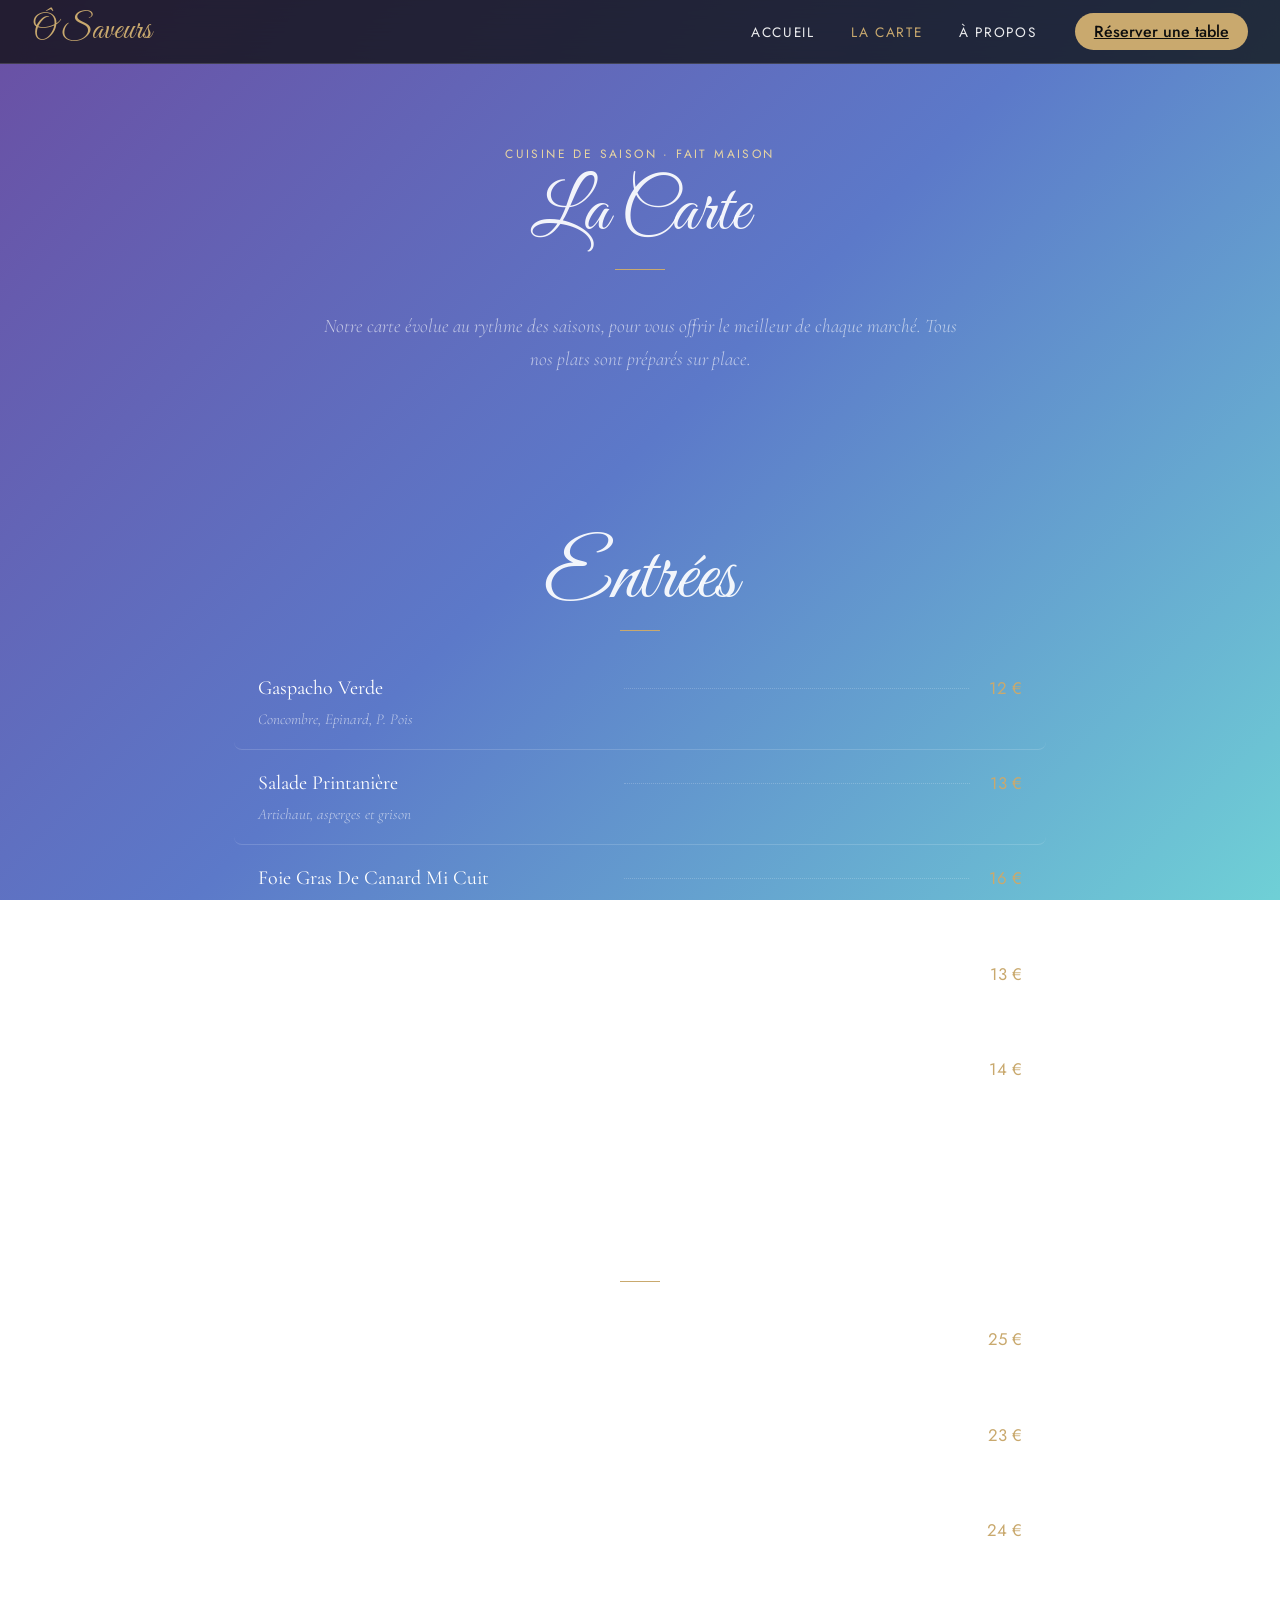
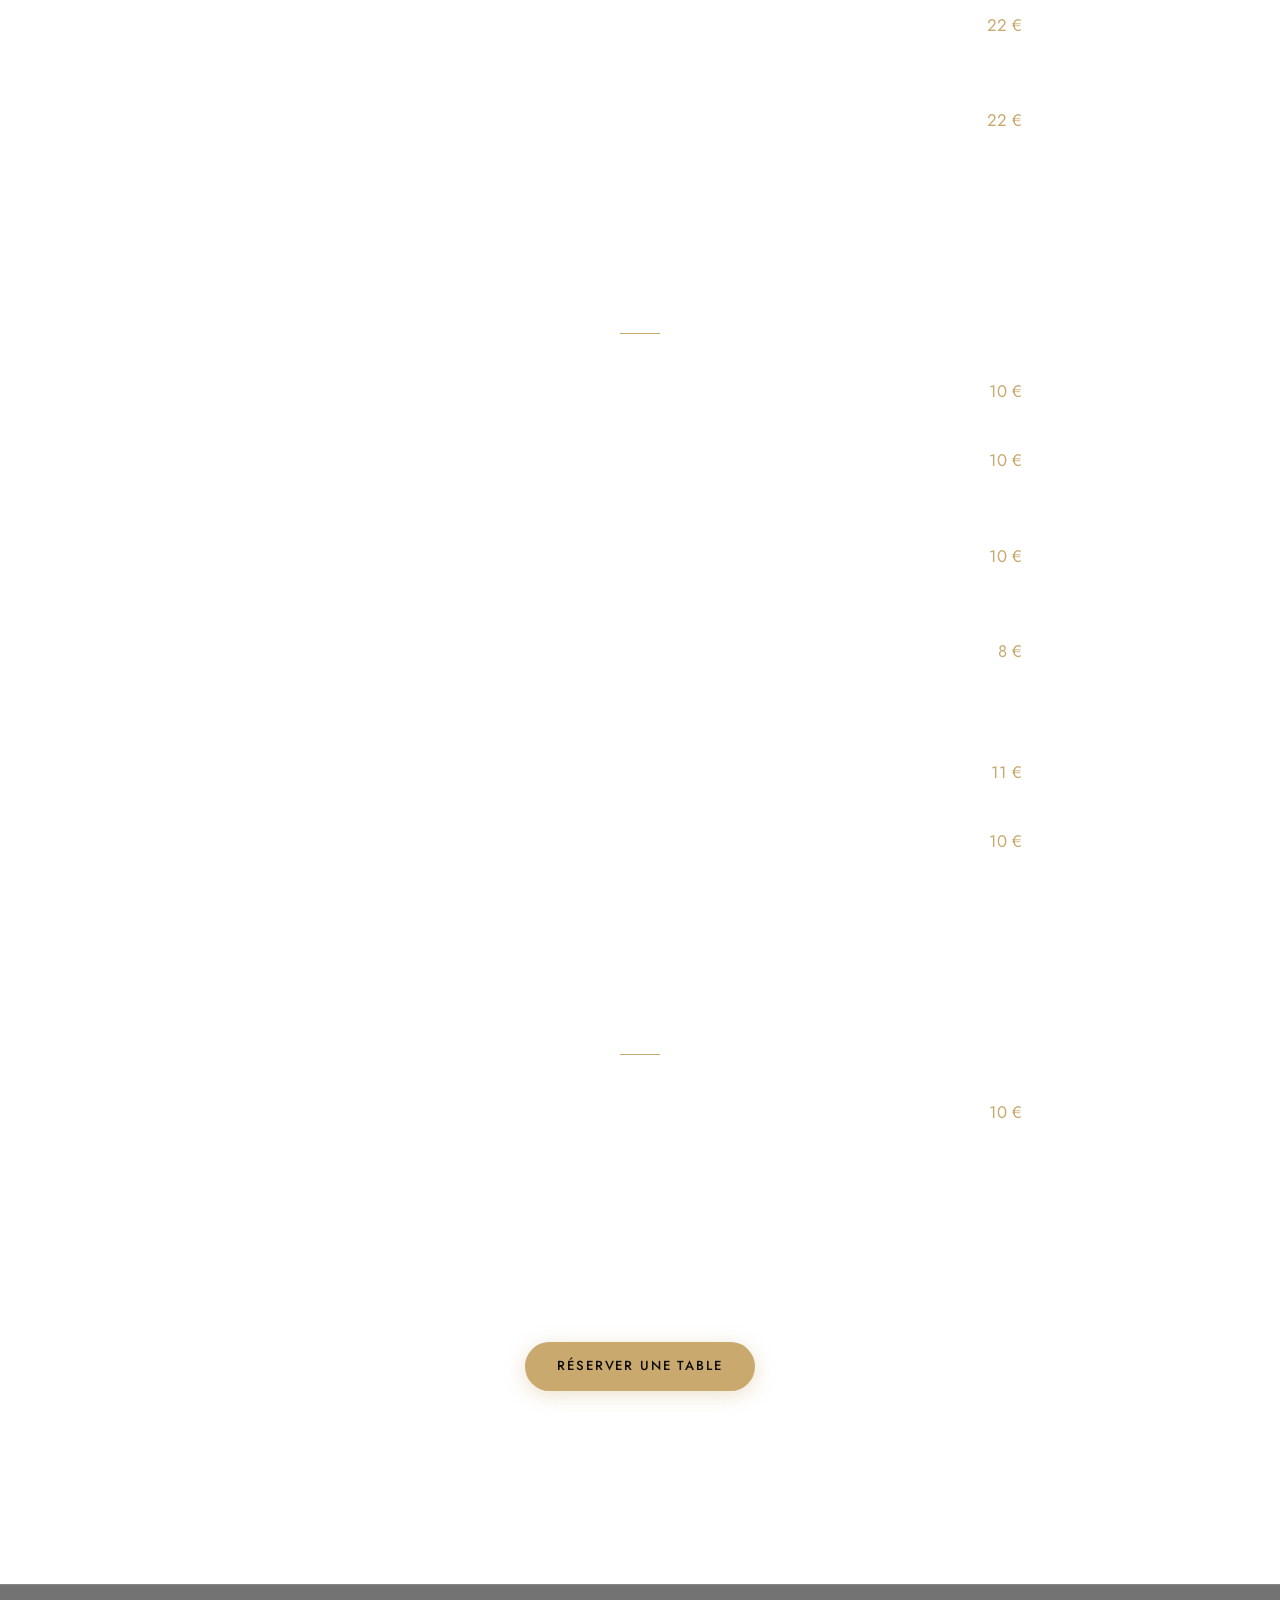
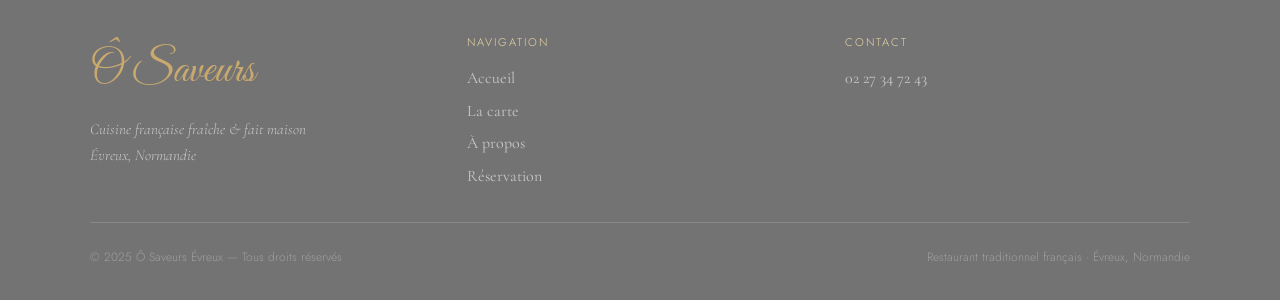
==== menu.html @ 35d62582 "Change greeting from 'Hello' to 'Goodbye'" ====
<!DOCTYPE html>
<html lang="fr">
<head>
  <meta charset="UTF-8">
  <meta name="viewport" content="width=device-width, initial-scale=1.0">

  <!-- ===== SEO ===== -->
  <title>La Carte – Ô Saveurs Évreux | Menu Entrées Plats Desserts</title>
  <meta name="description" content="Découvrez la carte du restaurant Ô Saveurs à Évreux : tartelettes aux girolles, filet de bar, carré d'agneau, Paris-Brest… Produits frais, cuisine fait maison.">
  <meta name="keywords" content="carte restaurant Évreux, menu Ô Saveurs, entrées plats desserts Évreux, restaurant traditionnel menu Évreux, cuisine française Évreux">
  <meta name="robots" content="index, follow">
  <link rel="canonical" href="https://www.osaveurs-evreux.fr/menu.html">
  <link rel="icon" type="png" href="./assets/images/logo.png">
  
  <meta property="og:title" content="La Carte – Ô Saveurs Évreux">
  <meta property="og:description" content="Notre carte de saison : entrées, plats et desserts faits maison à Évreux.">
  <meta property="og:url" content="https://www.osaveurs-evreux.fr/menu.html">
  <meta property="og:locale" content="fr_FR">

  <!-- ===== STRUCTURED DATA ===== -->
  <script type="application/ld+json">
  {
    "@context": "https://schema.org",
    "@type": "Menu",
    "name": "Carte Ô Saveurs Évreux",
    "description": "Menu de saison du restaurant Ô Saveurs à Évreux – produits frais et faits maison",
    "hasMenuSection": [
      {
        "@type": "MenuSection",
        "name": "Entrées",
        "hasMenuItem": [
          { "@type": "MenuItem", "name": "Gaspacho Verde", "offers": { "@type": "Offer", "price": "12", "priceCurrency": "EUR" } },
          { "@type": "MenuItem", "name": "Salade Printanière", "offers": { "@type": "Offer", "price": "13", "priceCurrency": "EUR" } },
          { "@type": "MenuItem", "name": "Fois Gras De Canard Mi Cuit", "offers": { "@type": "Offer", "price": "16", "priceCurrency": "EUR" } }
          { "@type": "MenuItem", "name": "Tatin D'endive", "offers": { "@type": "Offer", "price": "13", "priceCurrency": "EUR" } }
          { "@type": "MenuItem", "name": "Nid D'asperges", "offers": { "@type": "Offer", "price": "14", "priceCurrency": "EUR" } }
        ]
      },
      {
        "@type": "MenuSection",
        "name": "Plats",
        "hasMenuItem": [
          { "@type": "MenuItem", "name": "Filet De Boeuf - FR, Sauce 3 poivres", "offers": { "@type": "Offer", "price": "25", "priceCurrency": "EUR" } },
          { "@type": "MenuItem", "name": "Filet De Bar, Sauce Aneth", "offers": { "@type": "Offer", "price": "23", "priceCurrency": "EUR" } },
          { "@type": "MenuItem", "name": "Carré D'Agneau - FR, Jus Espagnole", "offers": { "@type": "Offer", "price": "24", "priceCurrency": "EUR" } },
          { "@type": "MenuItem", "name": "Dos D'Omble Chevalier, Croute d'herbe citronnée", "offers": { "@type": "Offer", "price": "22", "priceCurrency": "EUR" } },
          { "@type": "MenuItem", "name": "Magret De Canard - FR, Sauce Thym et miel", "offers": { "@type": "Offer", "price": "22", "priceCurrency": "EUR" } },
        ]
      },
      {
        "@type": "MenuSection",
        "name": "Desserts",
        "hasMenuItem": [
          { "@type": "MenuItem", "name": "Crème Brulée À La Pistache", "offers": { "@type": "Offer", "price": "10", "priceCurrency": "EUR" } },
          { "@type": "MenuItem", "name": "Fondant Au Chocolat, Crème Anglaise", "offers": { "@type": "Offer", "price": "10", "priceCurrency": "EUR" } },
          { "@type": "MenuItem", "name": "Tarte Citron, Crémeux Mascarpone", "offers": { "@type": "Offer", "price": "10", "priceCurrency": "EUR" } },
          { "@type": "MenuItem", "name": "Assiette De 3 Fromages Normands", "offers": { "@type": "Offer", "price": "8", "priceCurrency": "EUR" } },
          { "@type": "MenuItem", "name": "Café Gourmand Ô Saveurs", "offers": { "@type": "Offer", "price": "11", "priceCurrency": "EUR" } },
          { "@type": "MenuItem", "name": "Croustillant Aux 3 Poires, Speculos Chocolat Blanc", "offers": { "@type": "Offer", "price": "10", "priceCurrency": "EUR" } },
        ]
      },
      {
        "@type": "MenuSection",
        "name": "Menu Enfant (10 Ans Max)",
        "hasMenuItem": [
          { "@type": "MenuItem", "name": "Steak haché VBF ou Nuggets, Frites, Push Up", "offers": { "@type": "Offer", "price": "10", "priceCurrency": "EUR" } },
        ]
      }
    ]
  }
  </script>

  <link rel="preconnect" href="https://fonts.googleapis.com">
  <link rel="preconnect" href="https://fonts.gstatic.com" crossorigin>
  <link href="https://fonts.googleapis.com/css2?family=Great+Vibes&family=Cormorant+Garamond:ital,wght@0,300;0,400;0,600;1,300;1,400&family=Jost:wght@300;400;500&display=swap" rel="stylesheet">
  <link rel="stylesheet" href="./assets/css/style.css">
</head>
<body>

  <!-- NAVBAR -->
  <header>
    <nav class="site-nav" role="navigation" aria-label="Navigation principale">
      <a class="brand" href="./index.html">Ô Saveurs</a>
      <button class="nav-toggle" aria-label="Ouvrir le menu" aria-expanded="false" aria-controls="nav-menu">
        <span></span><span></span><span></span>
      </button>
      <div class="nav-menu" id="nav-menu">
        <ul class="nav-links">
          <li><a href="./index.html">Accueil</a></li>
          <li><a href="./menu.html" class="active" aria-current="page">La carte</a></li>
          <li><a href="./nous.html">À propos</a></li>
        </ul>
        <div class="nav-cta">
          <a href="./reservation.html">Réserver une table</a>
        </div>
      </div>
    </nav>
  </header>

  <main>
    <!-- PAGE HEADER -->
    <section class="about-hero" aria-label="La carte du restaurant">
      <span class="section-eyebrow">Cuisine de saison · Fait maison</span>
      <h1 class="section-title">La Carte</h1>
      <div class="section-divider" aria-hidden="true"></div>
      <p class="section-lead">Notre carte évolue au rythme des saisons, pour vous offrir le meilleur de chaque marché. Tous nos plats sont préparés sur place.</p>
    </section>

    <!-- MENU -->
    <article class="menu-wrapper" aria-label="Menu du restaurant Ô Saveurs Évreux">

      <!-- ENTRÉES -->
      <section class="menu-category reveal" aria-labelledby="entrees-heading">
        <h2 class="menu-category-title" id="entrees-heading">Entrées</h2>

        <div class="menu-item" itemscope itemtype="https://schema.org/MenuItem">
          <div class="menu-item-info">
            <p class="menu-item-name" itemprop="name">Gaspacho Verde</p>
            <p class="menu-item-desc">Concombre, Epinard, P. Pois</p>
          </div>
          <div class="menu-dots" aria-hidden="true"></div>
          <span class="menu-price" itemprop="offers" itemscope itemtype="https://schema.org/Offer">
            <meta itemprop="price" content="12"><meta itemprop="priceCurrency" content="EUR">12 €</span>
        </div>

        <div class="menu-item" itemscope itemtype="https://schema.org/MenuItem">
          <div class="menu-item-info">
            <p class="menu-item-name" itemprop="name">Salade Printanière</p>
            <p class="menu-item-desc">Artichaut, asperges et grison</p>
          </div>
          <div class="menu-dots" aria-hidden="true"></div>
          <span class="menu-price" itemprop="offers" itemscope itemtype="https://schema.org/Offer">
            <meta itemprop="price" content="13"><meta itemprop="priceCurrency" content="EUR">13 €</span>
        </div>

        <div class="menu-item" itemscope itemtype="https://schema.org/MenuItem">
          <div class="menu-item-info">
            <p class="menu-item-name" itemprop="name">Foie Gras De Canard Mi Cuit</p>
            <p class="menu-item-desc">Figues et Mangue</p>
          </div>
          <div class="menu-dots" aria-hidden="true"></div>
          <span class="menu-price" itemprop="offers" itemscope itemtype="https://schema.org/Offer">
            <meta itemprop="price" content="16"><meta itemprop="priceCurrency" content="EUR">16 €</span>
        </div>

        <div class="menu-item" itemscope itemtype="https://schema.org/MenuItem">
          <div class="menu-item-info">
            <p class="menu-item-name" itemprop="name">Tatin D'endive</p>
            <p class="menu-item-desc">Tome de Normandie et lardons</p>
          </div>
          <div class="menu-dots" aria-hidden="true"></div>
          <span class="menu-price" itemprop="offers" itemscope itemtype="https://schema.org/Offer">
            <meta itemprop="price" content="13"><meta itemprop="priceCurrency" content="EUR">13 €</span>
        </div>
        
        <div class="menu-item" itemscope itemtype="https://schema.org/MenuItem">
          <div class="menu-item-info">
            <p class="menu-item-name" itemprop="name">Nid D'asperges</p>
            <p class="menu-item-desc">Oeuf mollet et Jambon cru</p>
          </div>
          <div class="menu-dots" aria-hidden="true"></div>
          <span class="menu-price" itemprop="offers" itemscope itemtype="https://schema.org/Offer">
            <meta itemprop="price" content="14"><meta itemprop="priceCurrency" content="EUR">14 €</span>
        </div>


      </section>

      <!-- PLATS -->
      <section class="menu-category reveal" aria-labelledby="plats-heading">
        <h2 class="menu-category-title" id="plats-heading">Plats</h2>

        <div class="menu-item" itemscope itemtype="https://schema.org/MenuItem">
          <div class="menu-item-info">
            <p class="menu-item-name" itemprop="name">Filet De Boeuf "FR"</p>
            <p class="menu-item-desc">Sauce 3 poivres</p>
          </div>
          <div class="menu-dots" aria-hidden="true"></div>
          <span class="menu-price" itemprop="offers" itemscope itemtype="https://schema.org/Offer">
            <meta itemprop="price" content="25"><meta itemprop="priceCurrency" content="EUR">25 €</span>
        </div>

        <div class="menu-item" itemscope itemtype="https://schema.org/MenuItem">
          <div class="menu-item-info">
            <p class="menu-item-name" itemprop="name">Filet De Bar</p>
            <p class="menu-item-desc">Sauce Aneth</p>
          </div>
          <div class="menu-dots" aria-hidden="true"></div>
          <span class="menu-price" itemprop="offers" itemscope itemtype="https://schema.org/Offer">
            <meta itemprop="price" content="23"><meta itemprop="priceCurrency" content="EUR">23 €</span>
        </div>

        <div class="menu-item" itemscope itemtype="https://schema.org/MenuItem">
          <div class="menu-item-info">
            <p class="menu-item-name" itemprop="name">Carré D'Agneau "FR"</p>
            <p class="menu-item-desc">Jus Espagnole</p>
          </div>
          <div class="menu-dots" aria-hidden="true"></div>
          <span class="menu-price" itemprop="offers" itemscope itemtype="https://schema.org/Offer">
            <meta itemprop="price" content="24"><meta itemprop="priceCurrency" content="EUR">24 €</span>
        </div>

        <div class="menu-item" itemscope itemtype="https://schema.org/MenuItem">
          <div class="menu-item-info">
            <p class="menu-item-name" itemprop="name">Dos D'Omble Chevalier</p>
            <p class="menu-item-desc">Croute d'herbe citronnée</p>
          </div>
          <div class="menu-dots" aria-hidden="true"></div>
          <span class="menu-price" itemprop="offers" itemscope itemtype="https://schema.org/Offer">
            <meta itemprop="price" content="22"><meta itemprop="priceCurrency" content="EUR">22 €</span>
        </div>

        <div class="menu-item" itemscope itemtype="https://schema.org/MenuItem">
          <div class="menu-item-info">
            <p class="menu-item-name" itemprop="name">Magret De Canard "FR"</p>
            <p class="menu-item-desc">Sauce Thym et miel</p>
          </div>
          <div class="menu-dots" aria-hidden="true"></div>
          <span class="menu-price" itemprop="offers" itemscope itemtype="https://schema.org/Offer">
            <meta itemprop="price" content="22"><meta itemprop="priceCurrency" content="EUR">22 €</span>
        </div>
      </section>

      <!-- DESSERTS -->
      <section class="menu-category reveal" aria-labelledby="desserts-heading">
        <h2 class="menu-category-title" id="desserts-heading">Desserts</h2>

        <div class="menu-item" itemscope itemtype="https://schema.org/MenuItem">
          <div class="menu-item-info">
            <p class="menu-item-name" itemprop="name">Crème Brulée À La Pistache</p>
            <p class="menu-item-desc"></p>
          </div>
          <div class="menu-dots" aria-hidden="true"></div>
          <span class="menu-price" itemprop="offers" itemscope itemtype="https://schema.org/Offer">
            <meta itemprop="price" content="10"><meta itemprop="priceCurrency" content="EUR">10 €</span>
        </div>

        <div class="menu-item" itemscope itemtype="https://schema.org/MenuItem">
          <div class="menu-item-info">
            <p class="menu-item-name" itemprop="name">Fondant Au Chocolat</p>
            <p class="menu-item-desc">Crème Anglaise</p>
          </div>
          <div class="menu-dots" aria-hidden="true"></div>
          <span class="menu-price" itemprop="offers" itemscope itemtype="https://schema.org/Offer">
            <meta itemprop="price" content="10"><meta itemprop="priceCurrency" content="EUR">10 €</span>
        </div>

        <div class="menu-item" itemscope itemtype="https://schema.org/MenuItem">
          <div class="menu-item-info">
            <p class="menu-item-name" itemprop="name">Tarte Citron</p>
            <p class="menu-item-desc">Crémeux mascarpone</p>
          </div>
          <div class="menu-dots" aria-hidden="true"></div>
          <span class="menu-price" itemprop="offers" itemscope itemtype="https://schema.org/Offer">
            <meta itemprop="price" content="10"><meta itemprop="priceCurrency" content="EUR">10 €</span>
        </div>

        <div class="menu-item" itemscope itemtype="https://schema.org/MenuItem">
          <div class="menu-item-info">
            <p class="menu-item-name" itemprop="name">Assiette De 3 Fromages Normands</p>
            <p class="menu-item-desc">Sélection de fromages affinés, salade mesclun, noix, confiture maison</p>
          </div>
          <div class="menu-dots" aria-hidden="true"></div>
          <span class="menu-price" itemprop="offers" itemscope itemtype="https://schema.org/Offer">
            <meta itemprop="price" content="8"><meta itemprop="priceCurrency" content="EUR">8 €</span>
        </div>
        
        <div class="menu-item" itemscope itemtype="https://schema.org/MenuItem">
          <div class="menu-item-info">
            <p class="menu-item-name" itemprop="name">Café Gourmand Ô Saveurs</p>
            <p class="menu-item-desc"></p>
          </div>
          <div class="menu-dots" aria-hidden="true"></div>
          <span class="menu-price" itemprop="offers" itemscope itemtype="https://schema.org/Offer">
            <meta itemprop="price" content="11"><meta itemprop="priceCurrency" content="EUR">11 €</span>
        </div>

        <div class="menu-item" itemscope itemtype="https://schema.org/MenuItem">
          <div class="menu-item-info">
            <p class="menu-item-name" itemprop="name">Croustillant Aux 3 Poires</p>
            <p class="menu-item-desc">Speculos chocolat Blanc</p>
          </div>
          <div class="menu-dots" aria-hidden="true"></div>
          <span class="menu-price" itemprop="offers" itemscope itemtype="https://schema.org/Offer">
            <meta itemprop="price" content="10"><meta itemprop="priceCurrency" content="EUR">10 €</span>
        </div>
      </section>

      <section class="menu-category reveal" aria-labelledby="menu-heading">
        <h2 class="menu-category-title" id="desserts-heading">Menu</h2>

        <div class="menu-item" itemscope itemtype="https://schema.org/MenuItem">
          <div class="menu-item-info">
            <p class="menu-item-name" itemprop="name">Menu Enfant (10 Ans Max)</p>
            <p class="menu-item-desc">Steak haché VBF ou Nuggets, Frites, Push Up</p>
          </div>
          <div class="menu-dots" aria-hidden="true"></div>
          <span class="menu-price" itemprop="offers" itemscope itemtype="https://schema.org/Offer">
            <meta itemprop="price" content="10"><meta itemprop="priceCurrency" content="EUR">10 €</span>
        </div>
      </section>

      <!-- NOTE -->
      <div class="glass-card reveal" style="text-align:center; margin-top:2rem;">
        <p style="font-style:italic; color:var(--text-muted); font-size:1rem;">
          Notre carte évolue tous les trois mois selon les saisons et les arrivages du marché.<br>
          Merci de nous signaler vos allergies et intolérances alimentaires.
        </p>
        <div style="margin-top:1.5rem;">
          <a href="./reservation.html" class="btn-primary">Réserver une table</a>
        </div>
      </div>

    </article>
  </main>

  <!-- FOOTER -->
  <footer class="site-footer" aria-label="Pied de page">
    <div class="footer-inner">
      <div>
        <span class="footer-brand">Ô Saveurs</span>
        <p class="footer-tagline">Cuisine française fraîche &amp; fait maison<br>Évreux, Normandie</p>
      </div>
      <div>
        <p class="footer-heading">Navigation</p>
        <ul class="footer-links">
          <li><a href="./index.html">Accueil</a></li>
          <li><a href="./menu.html">La carte</a></li>
          <li><a href="./nous.html">À propos</a></li>
          <li><a href="./reservation.html">Réservation</a></li>
        </ul>
      </div>
      <div>
        <p class="footer-heading">Contact</p>
        <ul class="footer-links">
          <li><a href="tel:0227347243">02 27 34 72 43</a></li>
        </ul>
      </div>
    </div>
    <div class="footer-bottom">
      <p>© 2025 Ô Saveurs Évreux — Tous droits réservés</p>
      <p>Restaurant traditionnel français · Évreux, Normandie</p>
    </div>
  </footer>

  <script>
    const toggle = document.querySelector('.nav-toggle');
    const menu = document.querySelector('.nav-menu');
    toggle.addEventListener('click', () => {
      const open = menu.classList.toggle('open');
      toggle.classList.toggle('open', open);
      toggle.setAttribute('aria-expanded', open);
    });
    const reveals = document.querySelectorAll('.reveal');
    const observer = new IntersectionObserver(entries => {
      entries.forEach(e => { if (e.isIntersecting) { e.target.classList.add('visible'); observer.unobserve(e.target); } });
    }, { threshold: 0.1 });
    reveals.forEach(r => observer.observe(r));
  </script>
</body>
</html>
---- assets/css/style.css ----
/* ================================
   Ô SAVEURS — GLOBAL STYLES
   ================================ */

@import url('https://fonts.googleapis.com/css2?family=Great+Vibes&family=Cormorant+Garamond:ital,wght@0,300;0,400;0,600;1,300;1,400&family=Jost:wght@300;400;500&display=swap');

:root {
  --grad-start: #6a4fa3;
  --grad-mid:   #5c79c9;
  --grad-end:   #6fd0d6;
  --gold:       #c9a96e;
  --gold-light: #e8d5a3;
  --dark:       #0d0d0d;
  --surface:    rgba(255,255,255,0.07);
  --surface-solid: #faf9f7;
  --border:     rgba(255,255,255,0.15);
  --text-light: rgba(255,255,255,0.92);
  --text-muted: rgba(255,255,255,0.6);
  --radius:     12px;
  --shadow:     0 8px 32px rgba(13,13,13,0.25);
}

*, *::before, *::after {
  margin: 0;
  padding: 0;
  box-sizing: border-box;
}

html {
  scroll-behavior: smooth;
  font-size: 16px;
}

body {
  background: linear-gradient(135deg, var(--grad-start) 0%, var(--grad-mid) 50%, var(--grad-end) 100%);
  background-attachment: fixed;
  min-height: 100vh;
  font-family: 'Cormorant Garamond', Georgia, serif;
  color: var(--text-light);
  line-height: 1.7;
}

/* ================================
   TYPOGRAPHY
   ================================ */

.display-script {
  font-family: 'Great Vibes', cursive;
  font-weight: 400;
}

h1, h2, h3 {
  font-family: 'Great Vibes', cursive;
  font-weight: 400;
  line-height: 1.1;
}

h4, h5, h6, nav, p, label, input, button, td, th, caption {
  font-family: 'Jost', sans-serif;
}

p {
  font-family: 'Cormorant Garamond', serif;
  font-size: 1.1rem;
  font-weight: 300;
}

/* ================================
   NAVBAR
   ================================ */

.site-nav {
  position: sticky;
  top: 0;
  z-index: 1000;
  background: rgba(13, 13, 13, 0.75);
  backdrop-filter: blur(16px);
  -webkit-backdrop-filter: blur(16px);
  border-bottom: 1px solid var(--border);
  padding: 0 2rem;
  display: flex;
  align-items: center;
  justify-content: space-between;
  height: 64px;
  transition: background 0.3s;
}

.site-nav .brand {
  font-family: 'Great Vibes', cursive;
  font-size: 2rem;
  color: var(--gold);
  text-decoration: none;
  letter-spacing: 0.02em;
}

.site-nav .brand:hover { color: var(--gold-light); }

.nav-links {
  display: flex;
  align-items: center;
  gap: 0.5rem;
  list-style: none;
}

.nav-links a {
  font-family: 'Jost', sans-serif;
  font-size: 0.85rem;
  font-weight: 400;
  letter-spacing: 0.12em;
  text-transform: uppercase;
  text-decoration: none;
  color: var(--text-light);
  padding: 0.4rem 0.9rem;
  border-radius: 40px;
  transition: background 0.2s, color 0.2s;
}

.nav-links a:hover { background: var(--surface); color: var(--gold-light); }
.nav-links a.active { color: var(--gold); }

.nav-cta a {
  background: var(--gold);
  color: var(--dark) !important;
  font-weight: 500;
  padding: 0.45rem 1.2rem;
  border-radius: 40px;
  transition: background 0.2s, transform 0.15s;
}

.nav-cta a:hover {
  background: var(--gold-light);
  transform: translateY(-1px);
}

/* Desktop nav-menu */
.nav-menu {
  display: flex;
  align-items: center;
  gap: 1.5rem;
}

/* Hamburger — hidden on desktop */
.nav-toggle {
  display: none;
  background: none;
  border: none;
  cursor: pointer;
  padding: 0.4rem;
  flex-direction: column;
  gap: 5px;
}

.nav-toggle span {
  display: block;
  width: 24px;
  height: 2px;
  background: var(--text-light);
  border-radius: 2px;
  transition: transform 0.3s, opacity 0.3s;
}

.nav-toggle.open span:nth-child(1) { transform: translateY(7px) rotate(45deg); }
.nav-toggle.open span:nth-child(2) { opacity: 0; }
.nav-toggle.open span:nth-child(3) { transform: translateY(-7px) rotate(-45deg); }

@media (max-width: 768px) {
  .nav-toggle { display: flex; }

  .nav-menu {
    display: none;
    position: absolute;
    top: 64px;
    left: 0; right: 0;
    background: rgba(13,13,13,0.97);
    backdrop-filter: blur(16px);
    padding: 1.5rem 2rem;
    flex-direction: column;
    align-items: flex-start;
    gap: 0.25rem;
    border-top: 1px solid var(--border);
  }

  .nav-menu.open { display: flex; }

  .nav-links {
    flex-direction: column;
    align-items: flex-start;
    width: 100%;
  }

  .nav-links a { padding: 0.6rem 0; }

  .nav-cta { margin-top: 0.75rem; }
  .nav-cta a { display: inline-block; }
}

/* ================================
   HERO
   ================================ */

.hero {
  min-height: 92vh;
  display: flex;
  flex-direction: column;
  align-items: center;
  justify-content: center;
  text-align: center;
  padding: 4rem 1.5rem 6rem;
  position: relative;
  overflow: hidden;
}

.hero::before {
  content: '';
  position: absolute;
  inset: 0;
  background: radial-gradient(ellipse at center, rgba(0,0,0,0.18) 0%, rgba(0,0,0,0.0) 70%);
  pointer-events: none;
}

.hero-eyebrow {
  font-family: 'Jost', sans-serif;
  font-size: 0.78rem;
  letter-spacing: 0.22em;
  text-transform: uppercase;
  color: var(--gold-light);
  margin-bottom: 1.2rem;
  opacity: 0;
  animation: fadeUp 0.8s ease 0.2s forwards;
}

.hero h1 {
  font-size: clamp(4.5rem, 12vw, 9rem);
  color: #fff;
  text-shadow: 0 4px 40px rgba(0,0,0,0.3);
  opacity: 0;
  animation: fadeUp 0.9s ease 0.4s forwards;
}

.hero-subtitle {
  font-family: 'Cormorant Garamond', serif;
  font-size: clamp(1rem, 2.5vw, 1.4rem);
  font-style: italic;
  color: var(--text-muted);
  margin-top: 0.5rem;
  margin-bottom: 2.5rem;
  letter-spacing: 0.04em;
  opacity: 0;
  animation: fadeUp 0.9s ease 0.6s forwards;
}

.hero-divider {
  width: 60px;
  height: 1px;
  background: var(--gold);
  margin: 0 auto 2rem;
  opacity: 0;
  animation: fadeUp 0.9s ease 0.7s forwards;
}

.hero-actions {
  display: flex;
  gap: 1rem;
  flex-wrap: wrap;
  justify-content: center;
  opacity: 0;
  animation: fadeUp 0.9s ease 0.9s forwards;
}

@keyframes fadeUp {
  from { opacity: 0; transform: translateY(24px); }
  to   { opacity: 1; transform: translateY(0); }
}

/* ================================
   BUTTONS
   ================================ */

.btn-primary {
  display: inline-flex;
  align-items: center;
  gap: 0.5rem;
  background: var(--gold);
  color: var(--dark);
  font-family: 'Jost', sans-serif;
  font-size: 0.82rem;
  font-weight: 500;
  letter-spacing: 0.14em;
  text-transform: uppercase;
  text-decoration: none;
  padding: 0.85rem 2rem;
  border-radius: 40px;
  border: none;
  cursor: pointer;
  transition: background 0.2s, transform 0.15s, box-shadow 0.2s;
  box-shadow: 0 4px 20px rgba(201,169,110,0.35);
}

.btn-primary:hover {
  background: var(--gold-light);
  transform: translateY(-2px);
  box-shadow: 0 8px 28px rgba(201,169,110,0.45);
}

.btn-ghost {
  display: inline-flex;
  align-items: center;
  gap: 0.5rem;
  background: transparent;
  color: #fff;
  font-family: 'Jost', sans-serif;
  font-size: 0.82rem;
  font-weight: 400;
  letter-spacing: 0.14em;
  text-transform: uppercase;
  text-decoration: none;
  padding: 0.85rem 2rem;
  border-radius: 40px;
  border: 1px solid rgba(255,255,255,0.4);
  cursor: pointer;
  transition: background 0.2s, border-color 0.2s, transform 0.15s;
}

.btn-ghost:hover {
  background: var(--surface);
  border-color: rgba(255,255,255,0.7);
  transform: translateY(-2px);
}

/* ================================
   GLASS CARDS
   ================================ */

.glass-card {
  background: var(--surface);
  backdrop-filter: blur(12px);
  -webkit-backdrop-filter: blur(12px);
  border: 1px solid var(--border);
  border-radius: var(--radius);
  padding: 2rem;
}

.glass-card-solid {
  background: var(--surface-solid);
  border-radius: var(--radius);
  box-shadow: var(--shadow);
  padding: 2rem;
  color: var(--dark);
}

/* ================================
   SECTION LAYOUT
   ================================ */

.section {
  padding: 5rem 1.5rem;
  max-width: 1100px;
  margin: 0 auto;
}

.section-sm { padding: 3rem 1.5rem; max-width: 1100px; margin: 0 auto; }

.section-title {
  font-size: clamp(2.5rem, 6vw, 4.5rem);
  text-align: center;
  margin-bottom: 0.25rem;
}

.section-eyebrow {
  font-family: 'Jost', sans-serif;
  font-size: 0.75rem;
  letter-spacing: 0.2em;
  text-transform: uppercase;
  color: var(--gold-light);
  text-align: center;
  margin-bottom: 0.6rem;
  display: block;
}

.section-divider {
  width: 50px;
  height: 1px;
  background: var(--gold);
  margin: 1rem auto 2.5rem;
}

.section-lead {
  font-size: 1.2rem;
  font-style: italic;
  text-align: center;
  color: var(--text-muted);
  max-width: 650px;
  margin: 0 auto 3rem;
}

/* ================================
   INFO GRID (Homepage)
   ================================ */

.info-grid {
  display: grid;
  grid-template-columns: 1fr 1fr;
  gap: 2rem;
  align-items: start;
}

@media (max-width: 768px) {
  .info-grid { grid-template-columns: 1fr; }
}

/* ================================
   HOURS TABLE
   ================================ */

.hours-table {
  width: 100%;
  border-collapse: collapse;
  font-family: 'Jost', sans-serif;
  font-size: 0.9rem;
  border-radius: var(--radius);
  overflow: hidden;
}

.hours-table caption {
  font-family: 'Great Vibes', cursive;
  font-size: 2.2rem;
  padding: 0.5rem 0 1rem;
  color: #fff;
  text-align: left;
}

.hours-table thead tr {
  background: rgba(201,169,110,0.25);
}

.hours-table th {
  font-weight: 500;
  letter-spacing: 0.1em;
  text-transform: uppercase;
  font-size: 0.72rem;
  padding: 0.7rem 1rem;
  color: var(--gold-light);
  border-bottom: 1px solid var(--border);
}

.hours-table td, .hours-table tbody th {
  padding: 0.65rem 1rem;
  border-bottom: 1px solid var(--border);
  font-weight: 300;
  color: var(--text-light);
}

.hours-table tbody th {
  font-weight: 500;
  letter-spacing: 0.04em;
}

.hours-table tr:last-child td,
.hours-table tr:last-child th { border-bottom: none; }

.hours-table tr:hover td,
.hours-table tr:hover th {
  background: rgba(255,255,255,0.05);
}

.closed { color: rgba(255,255,255,0.35) !important; font-style: italic; }

/* ================================
   INFO CARDS
   ================================ */

.info-cards {
  display: grid;
  grid-template-columns: repeat(3, 1fr);
  gap: 1.5rem;
  margin-top: 3rem;
}

@media (max-width: 900px) { .info-cards { grid-template-columns: repeat(2, 1fr); } }
@media (max-width: 600px) { .info-cards { grid-template-columns: 1fr; } }

.info-card {
  text-align: center;
  padding: 2rem 1.5rem;
}

.info-card-icon {
  font-size: 1.8rem;
  margin-bottom: 1rem;
  display: block;
}

.info-card h4 {
  font-family: 'Jost', sans-serif;
  font-size: 0.8rem;
  letter-spacing: 0.16em;
  text-transform: uppercase;
  color: var(--gold-light);
  margin-bottom: 0.5rem;
}

.info-card p {
  font-size: 1rem;
  color: var(--text-muted);
}

/* ================================
   MENU PAGE
   ================================ */

.menu-wrapper {
  max-width: 860px;
  margin: 0 auto;
  padding: 4rem 1.5rem 6rem;
}

.menu-category {
  margin-bottom: 3.5rem;
}

.menu-category-title {
  font-size: clamp(2.8rem, 7vw, 5rem);
  text-align: center;
  position: relative;
  margin-bottom: 0.5rem;
}

.menu-category-title::after {
  content: '';
  display: block;
  width: 40px;
  height: 1px;
  background: var(--gold);
  margin: 0.4rem auto 1.5rem;
}

.menu-item {
  display: flex;
  align-items: baseline;
  gap: 0.75rem;
  padding: 1rem 1.5rem;
  border-bottom: 1px solid var(--border);
  transition: background 0.2s;
  border-radius: 8px;
}

.menu-item:hover { background: var(--surface); }

.menu-item-info { flex: 1; }

.menu-item-name {
  font-family: 'Cormorant Garamond', serif;
  font-size: 1.25rem;
  font-weight: 400;
  color: #fff;
  margin-bottom: 0.15rem;
}

.menu-item-desc {
  font-family: 'Cormorant Garamond', serif;
  font-size: 0.95rem;
  font-style: italic;
  color: var(--text-muted);
}

.menu-dots {
  flex: 1;
  border-bottom: 1px dotted rgba(255,255,255,0.2);
  margin: 0 0.5rem;
  min-width: 20px;
  position: relative;
  bottom: 5px;
}

.menu-price {
  font-family: 'Jost', sans-serif;
  font-size: 1.05rem;
  font-weight: 400;
  color: var(--gold);
  white-space: nowrap;
}

/* ================================
   ABOUT (nous.html)
   ================================ */

.about-hero {
  text-align: center;
  padding: 5rem 1.5rem 3rem;
}

.about-grid {
  display: grid;
  grid-template-columns: 1fr 1fr;
  gap: 3rem;
  align-items: start;
}

@media (max-width: 768px) { .about-grid { grid-template-columns: 1fr; gap: 2rem; } }

.team-cards {
  display: grid;
  grid-template-columns: repeat(auto-fit, minmax(240px, 1fr));
  gap: 1.5rem;
  margin-top: 2rem;
}

.team-card {
  text-align: center;
  padding: 2rem 1.5rem;
}

.team-avatar {
  width: 80px;
  height: 80px;
  border-radius: 50%;
  background: rgba(201,169,110,0.2);
  border: 2px solid var(--gold);
  display: flex;
  align-items: center;
  justify-content: center;
  font-size: 2rem;
  margin: 0 auto 1rem;
}

.team-card h3 {
  font-size: 1.8rem;
  margin-bottom: 0.2rem;
}

.team-card .role {
  font-family: 'Jost', sans-serif;
  font-size: 0.72rem;
  letter-spacing: 0.18em;
  text-transform: uppercase;
  color: var(--gold-light);
  margin-bottom: 0.75rem;
  display: block;
}

.team-card p { font-size: 0.95rem; color: var(--text-muted); }

.values-grid {
  display: grid;
  grid-template-columns: repeat(auto-fit, minmax(200px, 1fr));
  gap: 1.5rem;
  margin-top: 2rem;
}

.value-item {
  padding: 1.5rem;
  border-left: 2px solid var(--gold);
}

.value-item h4 {
  font-family: 'Jost', sans-serif;
  font-size: 0.78rem;
  letter-spacing: 0.14em;
  text-transform: uppercase;
  color: var(--gold-light);
  margin-bottom: 0.5rem;
}

.value-item p { font-size: 1rem; color: var(--text-muted); }

/* ================================
   RESERVATION PAGE
   ================================ */

.reservation-wrapper {
  min-height: calc(100vh - 64px);
  display: flex;
  align-items: center;
  justify-content: center;
  padding: 3rem 1.5rem;
}

.reservation-card {
  width: 100%;
  max-width: 480px;
  padding: 3rem 2.5rem;
}

.reservation-card h1 {
  font-size: 3.5rem;
  text-align: center;
  margin-bottom: 0.25rem;
}

.reservation-subtitle {
  font-family: 'Jost', sans-serif;
  font-size: 0.78rem;
  letter-spacing: 0.16em;
  text-transform: uppercase;
  color: var(--gold-light);
  text-align: center;
  margin-bottom: 2rem;
}

.form-group {
  margin-bottom: 1rem;
}

.form-group label {
  display: block;
  font-family: 'Jost', sans-serif;
  font-size: 0.72rem;
  letter-spacing: 0.14em;
  text-transform: uppercase;
  color: var(--text-muted);
  margin-bottom: 0.4rem;
}

.form-group input, .form-group select, .form-group textarea {
  width: 100%;
  padding: 0.75rem 1rem;
  background: rgba(255,255,255,0.08);
  border: 1px solid var(--border);
  border-radius: 8px;
  color: #fff;
  font-family: 'Jost', sans-serif;
  font-size: 0.95rem;
  outline: none;
  transition: border-color 0.2s, background 0.2s;
  -webkit-appearance: none;
}

.form-group input::placeholder { color: rgba(255,255,255,0.3); }

.form-group input:focus,
.form-group select:focus {
  border-color: var(--gold);
  background: rgba(255,255,255,0.12);
}

.form-row {
  display: grid;
  grid-template-columns: 1fr 1fr;
  gap: 1rem;
}

.form-group select option { background: #1a1a2e; }

.form-note {
  font-family: 'Cormorant Garamond', serif;
  font-size: 0.9rem;
  font-style: italic;
  color: var(--text-muted);
  text-align: center;
  margin-top: 1rem;
}

.form-note a { color: var(--gold); text-decoration: none; }

/* ================================
   FOOTER
   ================================ */

.site-footer {
  background: rgba(0,0,0,0.55);
  backdrop-filter: blur(10px);
  border-top: 1px solid var(--border);
  padding: 3rem 2rem 2rem;
  margin-top: 4rem;
}

.footer-inner {
  max-width: 1100px;
  margin: 0 auto;
  display: grid;
  grid-template-columns: 1fr 1fr 1fr;
  gap: 2rem;
  align-items: start;
}

@media (max-width: 700px) {
  .footer-inner { grid-template-columns: 1fr; text-align: center; }
  .footer-social { justify-content: center; }
}

.footer-brand {
  font-family: 'Great Vibes', cursive;
  font-size: 2.8rem;
  color: var(--gold);
  display: block;
  margin-bottom: 0.5rem;
}

.footer-tagline {
  font-family: 'Cormorant Garamond', serif;
  font-size: 0.95rem;
  font-style: italic;
  color: var(--text-muted);
}

.footer-heading {
  font-family: 'Jost', sans-serif;
  font-size: 0.7rem;
  letter-spacing: 0.18em;
  text-transform: uppercase;
  color: var(--gold-light);
  margin-bottom: 0.8rem;
}

.footer-links {
  list-style: none;
  display: flex;
  flex-direction: column;
  gap: 0.35rem;
}

.footer-links a {
  font-family: 'Cormorant Garamond', serif;
  font-size: 1rem;
  color: var(--text-muted);
  text-decoration: none;
  transition: color 0.2s;
}

.footer-links a:hover { color: var(--gold-light); }

.footer-social {
  display: flex;
  gap: 1rem;
  align-items: center;
  margin-top: 0.75rem;
}

.social-link {
  display: flex;
  align-items: center;
  gap: 0.5rem;
  color: var(--text-muted);
  text-decoration: none;
  font-family: 'Jost', sans-serif;
  font-size: 0.85rem;
  transition: color 0.2s;
}

.social-link:hover { color: var(--gold-light); }

.social-link svg { width: 20px; height: 20px; }

.footer-bottom {
  max-width: 1100px;
  margin: 2rem auto 0;
  padding-top: 1.5rem;
  border-top: 1px solid var(--border);
  display: flex;
  justify-content: space-between;
  align-items: center;
  flex-wrap: wrap;
  gap: 0.5rem;
}

.footer-bottom p {
  font-family: 'Jost', sans-serif;
  font-size: 0.75rem;
  color: rgba(255,255,255,0.3);
}

/* ================================
   FADE-IN ON SCROLL
   ================================ */

.reveal {
  opacity: 0;
  transform: translateY(30px);
  transition: opacity 0.7s ease, transform 0.7s ease;
}

.reveal.visible {
  opacity: 1;
  transform: translateY(0);
}
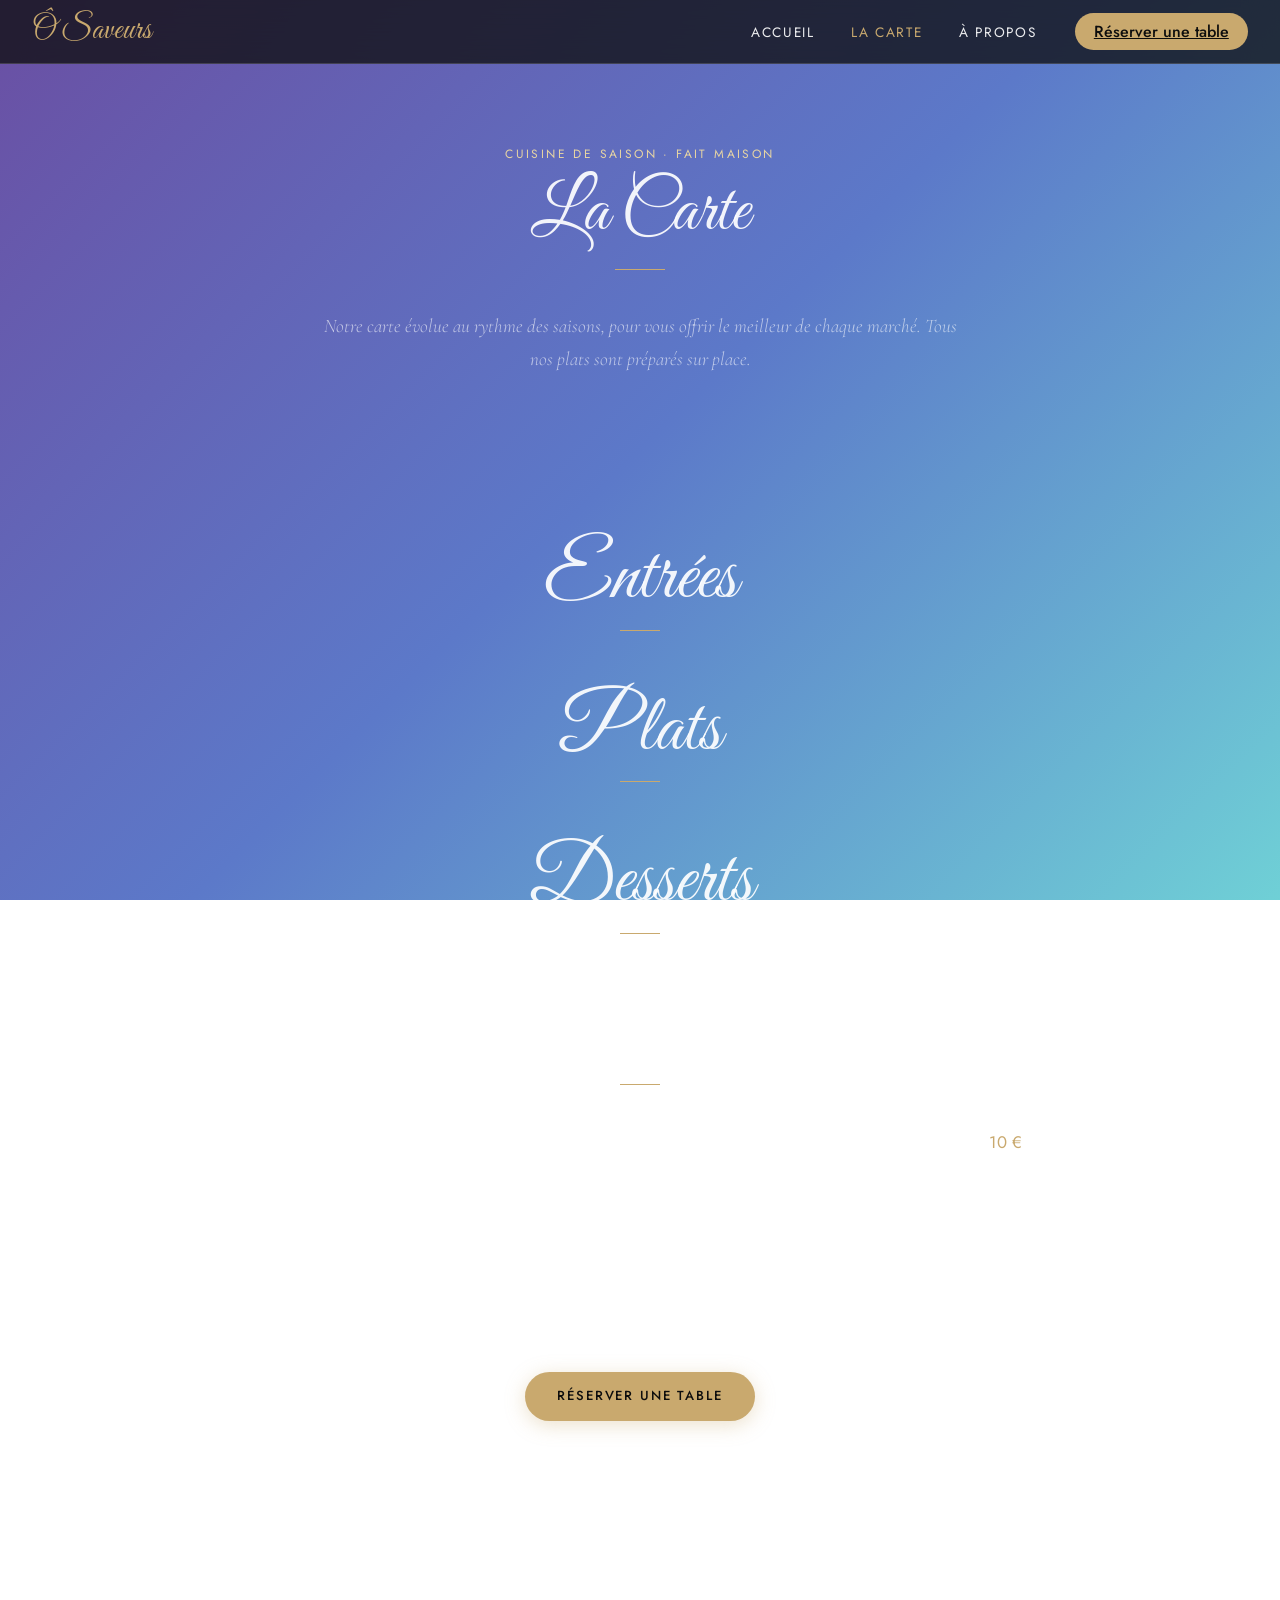
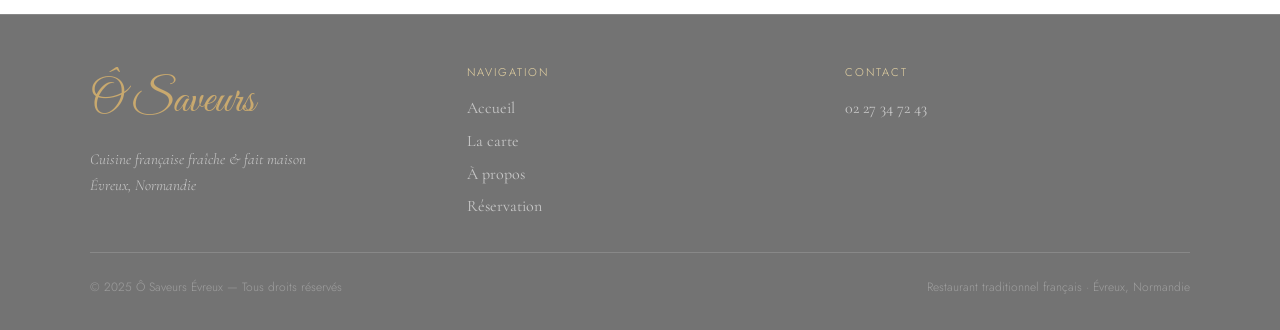
==== commit debb87a2: "Update menu.html" ====
--- a/menu.html
+++ b/menu.html
@@ -10,8 +10,8 @@
   <meta name="keywords" content="carte restaurant Évreux, menu Ô Saveurs, entrées plats desserts Évreux, restaurant traditionnel menu Évreux, cuisine française Évreux">
   <meta name="robots" content="index, follow">
   <link rel="canonical" href="https://www.osaveurs-evreux.fr/menu.html">
-  <link rel="icon" type="png" href="./assets/images/logo.png">
-  
+  <link rel="icon" type="image/png" href="./assets/images/logo.png">
+
   <meta property="og:title" content="La Carte – Ô Saveurs Évreux">
   <meta property="og:description" content="Notre carte de saison : entrées, plats et desserts faits maison à Évreux.">
   <meta property="og:url" content="https://www.osaveurs-evreux.fr/menu.html">
@@ -29,41 +29,177 @@
         "@type": "MenuSection",
         "name": "Entrées",
         "hasMenuItem": [
-          { "@type": "MenuItem", "name": "Gaspacho Verde", "offers": { "@type": "Offer", "price": "12", "priceCurrency": "EUR" } },
-          { "@type": "MenuItem", "name": "Salade Printanière", "offers": { "@type": "Offer", "price": "13", "priceCurrency": "EUR" } },
-          { "@type": "MenuItem", "name": "Fois Gras De Canard Mi Cuit", "offers": { "@type": "Offer", "price": "16", "priceCurrency": "EUR" } }
-          { "@type": "MenuItem", "name": "Tatin D'endive", "offers": { "@type": "Offer", "price": "13", "priceCurrency": "EUR" } }
-          { "@type": "MenuItem", "name": "Nid D'asperges", "offers": { "@type": "Offer", "price": "14", "priceCurrency": "EUR" } }
+          {
+            "@type": "MenuItem",
+            "name": "Gaspacho Verde",
+            "offers": {
+              "@type": "Offer",
+              "price": "12",
+              "priceCurrency": "EUR"
+            }
+          },
+          {
+            "@type": "MenuItem",
+            "name": "Salade Printanière",
+            "offers": {
+              "@type": "Offer",
+              "price": "13",
+              "priceCurrency": "EUR"
+            }
+          },
+          {
+            "@type": "MenuItem",
+            "name": "Foie Gras De Canard Mi Cuit",
+            "offers": {
+              "@type": "Offer",
+              "price": "16",
+              "priceCurrency": "EUR"
+            }
+          },
+          {
+            "@type": "MenuItem",
+            "name": "Tatin D'endive",
+            "offers": {
+              "@type": "Offer",
+              "price": "13",
+              "priceCurrency": "EUR"
+            }
+          },
+          {
+            "@type": "MenuItem",
+            "name": "Nid D'asperges",
+            "offers": {
+              "@type": "Offer",
+              "price": "14",
+              "priceCurrency": "EUR"
+            }
+          }
         ]
       },
       {
         "@type": "MenuSection",
         "name": "Plats",
         "hasMenuItem": [
-          { "@type": "MenuItem", "name": "Filet De Boeuf - FR, Sauce 3 poivres", "offers": { "@type": "Offer", "price": "25", "priceCurrency": "EUR" } },
-          { "@type": "MenuItem", "name": "Filet De Bar, Sauce Aneth", "offers": { "@type": "Offer", "price": "23", "priceCurrency": "EUR" } },
-          { "@type": "MenuItem", "name": "Carré D'Agneau - FR, Jus Espagnole", "offers": { "@type": "Offer", "price": "24", "priceCurrency": "EUR" } },
-          { "@type": "MenuItem", "name": "Dos D'Omble Chevalier, Croute d'herbe citronnée", "offers": { "@type": "Offer", "price": "22", "priceCurrency": "EUR" } },
-          { "@type": "MenuItem", "name": "Magret De Canard - FR, Sauce Thym et miel", "offers": { "@type": "Offer", "price": "22", "priceCurrency": "EUR" } },
+          {
+            "@type": "MenuItem",
+            "name": "Filet De Boeuf - FR, Sauce 3 poivres",
+            "offers": {
+              "@type": "Offer",
+              "price": "25",
+              "priceCurrency": "EUR"
+            }
+          },
+          {
+            "@type": "MenuItem",
+            "name": "Filet De Bar, Sauce Aneth",
+            "offers": {
+              "@type": "Offer",
+              "price": "23",
+              "priceCurrency": "EUR"
+            }
+          },
+          {
+            "@type": "MenuItem",
+            "name": "Carré D'Agneau - FR, Jus Espagnole",
+            "offers": {
+              "@type": "Offer",
+              "price": "24",
+              "priceCurrency": "EUR"
+            }
+          },
+          {
+            "@type": "MenuItem",
+            "name": "Dos D'Omble Chevalier, Croute d'herbe citronnée",
+            "offers": {
+              "@type": "Offer",
+              "price": "22",
+              "priceCurrency": "EUR"
+            }
+          },
+          {
+            "@type": "MenuItem",
+            "name": "Magret De Canard - FR, Sauce Thym et miel",
+            "offers": {
+              "@type": "Offer",
+              "price": "22",
+              "priceCurrency": "EUR"
+            }
+          }
         ]
       },
       {
         "@type": "MenuSection",
         "name": "Desserts",
         "hasMenuItem": [
-          { "@type": "MenuItem", "name": "Crème Brulée À La Pistache", "offers": { "@type": "Offer", "price": "10", "priceCurrency": "EUR" } },
-          { "@type": "MenuItem", "name": "Fondant Au Chocolat, Crème Anglaise", "offers": { "@type": "Offer", "price": "10", "priceCurrency": "EUR" } },
-          { "@type": "MenuItem", "name": "Tarte Citron, Crémeux Mascarpone", "offers": { "@type": "Offer", "price": "10", "priceCurrency": "EUR" } },
-          { "@type": "MenuItem", "name": "Assiette De 3 Fromages Normands", "offers": { "@type": "Offer", "price": "8", "priceCurrency": "EUR" } },
-          { "@type": "MenuItem", "name": "Café Gourmand Ô Saveurs", "offers": { "@type": "Offer", "price": "11", "priceCurrency": "EUR" } },
-          { "@type": "MenuItem", "name": "Croustillant Aux 3 Poires, Speculos Chocolat Blanc", "offers": { "@type": "Offer", "price": "10", "priceCurrency": "EUR" } },
+          {
+            "@type": "MenuItem",
+            "name": "Crème Brulée À La Pistache",
+            "offers": {
+              "@type": "Offer",
+              "price": "10",
+              "priceCurrency": "EUR"
+            }
+          },
+          {
+            "@type": "MenuItem",
+            "name": "Fondant Au Chocolat, Crème Anglaise",
+            "offers": {
+              "@type": "Offer",
+              "price": "10",
+              "priceCurrency": "EUR"
+            }
+          },
+          {
+            "@type": "MenuItem",
+            "name": "Tarte Citron, Crémeux Mascarpone",
+            "offers": {
+              "@type": "Offer",
+              "price": "10",
+              "priceCurrency": "EUR"
+            }
+          },
+          {
+            "@type": "MenuItem",
+            "name": "Assiette De 3 Fromages Normands",
+            "offers": {
+              "@type": "Offer",
+              "price": "8",
+              "priceCurrency": "EUR"
+            }
+          },
+          {
+            "@type": "MenuItem",
+            "name": "Café Gourmand Ô Saveurs",
+            "offers": {
+              "@type": "Offer",
+              "price": "11",
+              "priceCurrency": "EUR"
+            }
+          },
+          {
+            "@type": "MenuItem",
+            "name": "Croustillant Aux 3 Poires, Speculos Chocolat Blanc",
+            "offers": {
+              "@type": "Offer",
+              "price": "10",
+              "priceCurrency": "EUR"
+            }
+          }
         ]
       },
       {
         "@type": "MenuSection",
         "name": "Menu Enfant (10 Ans Max)",
         "hasMenuItem": [
-          { "@type": "MenuItem", "name": "Steak haché VBF ou Nuggets, Frites, Push Up", "offers": { "@type": "Offer", "price": "10", "priceCurrency": "EUR" } },
+          {
+            "@type": "MenuItem",
+            "name": "Steak haché VBF ou Nuggets, Frites, Push Up",
+            "offers": {
+              "@type": "Offer",
+              "price": "10",
+              "priceCurrency": "EUR"
+            }
+          }
         ]
       }
     ]
@@ -72,38 +208,66 @@
 
   <link rel="preconnect" href="https://fonts.googleapis.com">
   <link rel="preconnect" href="https://fonts.gstatic.com" crossorigin>
+
   <link href="https://fonts.googleapis.com/css2?family=Great+Vibes&family=Cormorant+Garamond:ital,wght@0,300;0,400;0,600;1,300;1,400&family=Jost:wght@300;400;500&display=swap" rel="stylesheet">
+
   <link rel="stylesheet" href="./assets/css/style.css">
 </head>
+
 <body>
 
   <!-- NAVBAR -->
   <header>
     <nav class="site-nav" role="navigation" aria-label="Navigation principale">
+
       <a class="brand" href="./index.html">Ô Saveurs</a>
-      <button class="nav-toggle" aria-label="Ouvrir le menu" aria-expanded="false" aria-controls="nav-menu">
-        <span></span><span></span><span></span>
+
+      <button
+        class="nav-toggle"
+        aria-label="Ouvrir le menu"
+        aria-expanded="false"
+        aria-controls="nav-menu"
+      >
+        <span></span>
+        <span></span>
+        <span></span>
       </button>
+
       <div class="nav-menu" id="nav-menu">
+
         <ul class="nav-links">
           <li><a href="./index.html">Accueil</a></li>
           <li><a href="./menu.html" class="active" aria-current="page">La carte</a></li>
           <li><a href="./nous.html">À propos</a></li>
         </ul>
+
         <div class="nav-cta">
           <a href="./reservation.html">Réserver une table</a>
         </div>
+
       </div>
     </nav>
   </header>
 
   <main>
+
     <!-- PAGE HEADER -->
     <section class="about-hero" aria-label="La carte du restaurant">
-      <span class="section-eyebrow">Cuisine de saison · Fait maison</span>
+
+      <span class="section-eyebrow">
+        Cuisine de saison · Fait maison
+      </span>
+
       <h1 class="section-title">La Carte</h1>
+
       <div class="section-divider" aria-hidden="true"></div>
-      <p class="section-lead">Notre carte évolue au rythme des saisons, pour vous offrir le meilleur de chaque marché. Tous nos plats sont préparés sur place.</p>
+
+      <p class="section-lead">
+        Notre carte évolue au rythme des saisons,
+        pour vous offrir le meilleur de chaque marché.
+        Tous nos plats sont préparés sur place.
+      </p>
+
     </section>
 
     <!-- MENU -->
@@ -111,204 +275,89 @@
 
       <!-- ENTRÉES -->
       <section class="menu-category reveal" aria-labelledby="entrees-heading">
-        <h2 class="menu-category-title" id="entrees-heading">Entrées</h2>
-
-        <div class="menu-item" itemscope itemtype="https://schema.org/MenuItem">
-          <div class="menu-item-info">
-            <p class="menu-item-name" itemprop="name">Gaspacho Verde</p>
-            <p class="menu-item-desc">Concombre, Epinard, P. Pois</p>
-          </div>
-          <div class="menu-dots" aria-hidden="true"></div>
-          <span class="menu-price" itemprop="offers" itemscope itemtype="https://schema.org/Offer">
-            <meta itemprop="price" content="12"><meta itemprop="priceCurrency" content="EUR">12 €</span>
-        </div>
-
-        <div class="menu-item" itemscope itemtype="https://schema.org/MenuItem">
-          <div class="menu-item-info">
-            <p class="menu-item-name" itemprop="name">Salade Printanière</p>
-            <p class="menu-item-desc">Artichaut, asperges et grison</p>
-          </div>
-          <div class="menu-dots" aria-hidden="true"></div>
-          <span class="menu-price" itemprop="offers" itemscope itemtype="https://schema.org/Offer">
-            <meta itemprop="price" content="13"><meta itemprop="priceCurrency" content="EUR">13 €</span>
-        </div>
-
-        <div class="menu-item" itemscope itemtype="https://schema.org/MenuItem">
-          <div class="menu-item-info">
-            <p class="menu-item-name" itemprop="name">Foie Gras De Canard Mi Cuit</p>
-            <p class="menu-item-desc">Figues et Mangue</p>
-          </div>
-          <div class="menu-dots" aria-hidden="true"></div>
-          <span class="menu-price" itemprop="offers" itemscope itemtype="https://schema.org/Offer">
-            <meta itemprop="price" content="16"><meta itemprop="priceCurrency" content="EUR">16 €</span>
-        </div>
-
-        <div class="menu-item" itemscope itemtype="https://schema.org/MenuItem">
-          <div class="menu-item-info">
-            <p class="menu-item-name" itemprop="name">Tatin D'endive</p>
-            <p class="menu-item-desc">Tome de Normandie et lardons</p>
-          </div>
-          <div class="menu-dots" aria-hidden="true"></div>
-          <span class="menu-price" itemprop="offers" itemscope itemtype="https://schema.org/Offer">
-            <meta itemprop="price" content="13"><meta itemprop="priceCurrency" content="EUR">13 €</span>
-        </div>
-        
-        <div class="menu-item" itemscope itemtype="https://schema.org/MenuItem">
-          <div class="menu-item-info">
-            <p class="menu-item-name" itemprop="name">Nid D'asperges</p>
-            <p class="menu-item-desc">Oeuf mollet et Jambon cru</p>
-          </div>
-          <div class="menu-dots" aria-hidden="true"></div>
-          <span class="menu-price" itemprop="offers" itemscope itemtype="https://schema.org/Offer">
-            <meta itemprop="price" content="14"><meta itemprop="priceCurrency" content="EUR">14 €</span>
-        </div>
-
+
+        <h2 class="menu-category-title" id="entrees-heading">
+          Entrées
+        </h2>
+
+        <!-- MENU ITEMS ... -->
 
       </section>
 
       <!-- PLATS -->
       <section class="menu-category reveal" aria-labelledby="plats-heading">
-        <h2 class="menu-category-title" id="plats-heading">Plats</h2>
+
+        <h2 class="menu-category-title" id="plats-heading">
+          Plats
+        </h2>
+
+      </section>
+
+      <!-- DESSERTS -->
+      <section class="menu-category reveal" aria-labelledby="desserts-heading">
+
+        <h2 class="menu-category-title" id="desserts-heading">
+          Desserts
+        </h2>
+
+      </section>
+
+      <!-- MENU ENFANT -->
+      <section class="menu-category reveal" aria-labelledby="menu-heading">
+
+        <h2 class="menu-category-title" id="menu-heading">
+          Menu
+        </h2>
 
         <div class="menu-item" itemscope itemtype="https://schema.org/MenuItem">
+
           <div class="menu-item-info">
-            <p class="menu-item-name" itemprop="name">Filet De Boeuf "FR"</p>
-            <p class="menu-item-desc">Sauce 3 poivres</p>
+            <p class="menu-item-name" itemprop="name">
+              Menu Enfant (10 Ans Max)
+            </p>
+
+            <p class="menu-item-desc">
+              Steak haché VBF ou Nuggets, Frites, Push Up
+            </p>
           </div>
+
           <div class="menu-dots" aria-hidden="true"></div>
-          <span class="menu-price" itemprop="offers" itemscope itemtype="https://schema.org/Offer">
-            <meta itemprop="price" content="25"><meta itemprop="priceCurrency" content="EUR">25 €</span>
-        </div>
-
-        <div class="menu-item" itemscope itemtype="https://schema.org/MenuItem">
-          <div class="menu-item-info">
-            <p class="menu-item-name" itemprop="name">Filet De Bar</p>
-            <p class="menu-item-desc">Sauce Aneth</p>
-          </div>
-          <div class="menu-dots" aria-hidden="true"></div>
-          <span class="menu-price" itemprop="offers" itemscope itemtype="https://schema.org/Offer">
-            <meta itemprop="price" content="23"><meta itemprop="priceCurrency" content="EUR">23 €</span>
-        </div>
-
-        <div class="menu-item" itemscope itemtype="https://schema.org/MenuItem">
-          <div class="menu-item-info">
-            <p class="menu-item-name" itemprop="name">Carré D'Agneau "FR"</p>
-            <p class="menu-item-desc">Jus Espagnole</p>
-          </div>
-          <div class="menu-dots" aria-hidden="true"></div>
-          <span class="menu-price" itemprop="offers" itemscope itemtype="https://schema.org/Offer">
-            <meta itemprop="price" content="24"><meta itemprop="priceCurrency" content="EUR">24 €</span>
-        </div>
-
-        <div class="menu-item" itemscope itemtype="https://schema.org/MenuItem">
-          <div class="menu-item-info">
-            <p class="menu-item-name" itemprop="name">Dos D'Omble Chevalier</p>
-            <p class="menu-item-desc">Croute d'herbe citronnée</p>
-          </div>
-          <div class="menu-dots" aria-hidden="true"></div>
-          <span class="menu-price" itemprop="offers" itemscope itemtype="https://schema.org/Offer">
-            <meta itemprop="price" content="22"><meta itemprop="priceCurrency" content="EUR">22 €</span>
-        </div>
-
-        <div class="menu-item" itemscope itemtype="https://schema.org/MenuItem">
-          <div class="menu-item-info">
-            <p class="menu-item-name" itemprop="name">Magret De Canard "FR"</p>
-            <p class="menu-item-desc">Sauce Thym et miel</p>
-          </div>
-          <div class="menu-dots" aria-hidden="true"></div>
-          <span class="menu-price" itemprop="offers" itemscope itemtype="https://schema.org/Offer">
-            <meta itemprop="price" content="22"><meta itemprop="priceCurrency" content="EUR">22 €</span>
+
+          <span
+            class="menu-price"
+            itemprop="offers"
+            itemscope
+            itemtype="https://schema.org/Offer"
+          >
+            <meta itemprop="price" content="10">
+            <meta itemprop="priceCurrency" content="EUR">
+            10 €
+          </span>
+
         </div>
       </section>
 
-      <!-- DESSERTS -->
-      <section class="menu-category reveal" aria-labelledby="desserts-heading">
-        <h2 class="menu-category-title" id="desserts-heading">Desserts</h2>
-
-        <div class="menu-item" itemscope itemtype="https://schema.org/MenuItem">
-          <div class="menu-item-info">
-            <p class="menu-item-name" itemprop="name">Crème Brulée À La Pistache</p>
-            <p class="menu-item-desc"></p>
-          </div>
-          <div class="menu-dots" aria-hidden="true"></div>
-          <span class="menu-price" itemprop="offers" itemscope itemtype="https://schema.org/Offer">
-            <meta itemprop="price" content="10"><meta itemprop="priceCurrency" content="EUR">10 €</span>
-        </div>
-
-        <div class="menu-item" itemscope itemtype="https://schema.org/MenuItem">
-          <div class="menu-item-info">
-            <p class="menu-item-name" itemprop="name">Fondant Au Chocolat</p>
-            <p class="menu-item-desc">Crème Anglaise</p>
-          </div>
-          <div class="menu-dots" aria-hidden="true"></div>
-          <span class="menu-price" itemprop="offers" itemscope itemtype="https://schema.org/Offer">
-            <meta itemprop="price" content="10"><meta itemprop="priceCurrency" content="EUR">10 €</span>
-        </div>
-
-        <div class="menu-item" itemscope itemtype="https://schema.org/MenuItem">
-          <div class="menu-item-info">
-            <p class="menu-item-name" itemprop="name">Tarte Citron</p>
-            <p class="menu-item-desc">Crémeux mascarpone</p>
-          </div>
-          <div class="menu-dots" aria-hidden="true"></div>
-          <span class="menu-price" itemprop="offers" itemscope itemtype="https://schema.org/Offer">
-            <meta itemprop="price" content="10"><meta itemprop="priceCurrency" content="EUR">10 €</span>
-        </div>
-
-        <div class="menu-item" itemscope itemtype="https://schema.org/MenuItem">
-          <div class="menu-item-info">
-            <p class="menu-item-name" itemprop="name">Assiette De 3 Fromages Normands</p>
-            <p class="menu-item-desc">Sélection de fromages affinés, salade mesclun, noix, confiture maison</p>
-          </div>
-          <div class="menu-dots" aria-hidden="true"></div>
-          <span class="menu-price" itemprop="offers" itemscope itemtype="https://schema.org/Offer">
-            <meta itemprop="price" content="8"><meta itemprop="priceCurrency" content="EUR">8 €</span>
-        </div>
-        
-        <div class="menu-item" itemscope itemtype="https://schema.org/MenuItem">
-          <div class="menu-item-info">
-            <p class="menu-item-name" itemprop="name">Café Gourmand Ô Saveurs</p>
-            <p class="menu-item-desc"></p>
-          </div>
-          <div class="menu-dots" aria-hidden="true"></div>
-          <span class="menu-price" itemprop="offers" itemscope itemtype="https://schema.org/Offer">
-            <meta itemprop="price" content="11"><meta itemprop="priceCurrency" content="EUR">11 €</span>
-        </div>
-
-        <div class="menu-item" itemscope itemtype="https://schema.org/MenuItem">
-          <div class="menu-item-info">
-            <p class="menu-item-name" itemprop="name">Croustillant Aux 3 Poires</p>
-            <p class="menu-item-desc">Speculos chocolat Blanc</p>
-          </div>
-          <div class="menu-dots" aria-hidden="true"></div>
-          <span class="menu-price" itemprop="offers" itemscope itemtype="https://schema.org/Offer">
-            <meta itemprop="price" content="10"><meta itemprop="priceCurrency" content="EUR">10 €</span>
-        </div>
-      </section>
-
-      <section class="menu-category reveal" aria-labelledby="menu-heading">
-        <h2 class="menu-category-title" id="desserts-heading">Menu</h2>
-
-        <div class="menu-item" itemscope itemtype="https://schema.org/MenuItem">
-          <div class="menu-item-info">
-            <p class="menu-item-name" itemprop="name">Menu Enfant (10 Ans Max)</p>
-            <p class="menu-item-desc">Steak haché VBF ou Nuggets, Frites, Push Up</p>
-          </div>
-          <div class="menu-dots" aria-hidden="true"></div>
-          <span class="menu-price" itemprop="offers" itemscope itemtype="https://schema.org/Offer">
-            <meta itemprop="price" content="10"><meta itemprop="priceCurrency" content="EUR">10 €</span>
-        </div>
-      </section>
-
       <!-- NOTE -->
-      <div class="glass-card reveal" style="text-align:center; margin-top:2rem;">
-        <p style="font-style:italic; color:var(--text-muted); font-size:1rem;">
-          Notre carte évolue tous les trois mois selon les saisons et les arrivages du marché.<br>
+      <div
+        class="glass-card reveal"
+        style="text-align:center; margin-top:2rem;"
+      >
+
+        <p
+          style="font-style:italic; color:var(--text-muted); font-size:1rem;"
+        >
+          Notre carte évolue tous les trois mois selon les saisons
+          et les arrivages du marché.
+          <br>
           Merci de nous signaler vos allergies et intolérances alimentaires.
         </p>
+
         <div style="margin-top:1.5rem;">
-          <a href="./reservation.html" class="btn-primary">Réserver une table</a>
+          <a href="./reservation.html" class="btn-primary">
+            Réserver une table
+          </a>
         </div>
+
       </div>
 
     </article>
@@ -316,46 +365,91 @@
 
   <!-- FOOTER -->
   <footer class="site-footer" aria-label="Pied de page">
+
     <div class="footer-inner">
+
       <div>
         <span class="footer-brand">Ô Saveurs</span>
-        <p class="footer-tagline">Cuisine française fraîche &amp; fait maison<br>Évreux, Normandie</p>
+
+        <p class="footer-tagline">
+          Cuisine française fraîche &amp; fait maison
+          <br>
+          Évreux, Normandie
+        </p>
       </div>
+
       <div>
+
         <p class="footer-heading">Navigation</p>
+
         <ul class="footer-links">
           <li><a href="./index.html">Accueil</a></li>
           <li><a href="./menu.html">La carte</a></li>
           <li><a href="./nous.html">À propos</a></li>
           <li><a href="./reservation.html">Réservation</a></li>
         </ul>
+
       </div>
+
       <div>
+
         <p class="footer-heading">Contact</p>
+
         <ul class="footer-links">
-          <li><a href="tel:0227347243">02 27 34 72 43</a></li>
+          <li>
+            <a href="tel:0227347243">02 27 34 72 43</a>
+          </li>
         </ul>
+
       </div>
+
     </div>
+
     <div class="footer-bottom">
       <p>© 2025 Ô Saveurs Évreux — Tous droits réservés</p>
       <p>Restaurant traditionnel français · Évreux, Normandie</p>
     </div>
+
   </footer>
 
   <script>
+
     const toggle = document.querySelector('.nav-toggle');
     const menu = document.querySelector('.nav-menu');
+
     toggle.addEventListener('click', () => {
+
       const open = menu.classList.toggle('open');
+
       toggle.classList.toggle('open', open);
+
       toggle.setAttribute('aria-expanded', open);
+
     });
+
     const reveals = document.querySelectorAll('.reveal');
+
     const observer = new IntersectionObserver(entries => {
-      entries.forEach(e => { if (e.isIntersecting) { e.target.classList.add('visible'); observer.unobserve(e.target); } });
-    }, { threshold: 0.1 });
-    reveals.forEach(r => observer.observe(r));
+
+      entries.forEach(entry => {
+
+        if (entry.isIntersecting) {
+
+          entry.target.classList.add('visible');
+
+          observer.unobserve(entry.target);
+
+        }
+
+      });
+
+    }, {
+      threshold: 0.1
+    });
+
+    reveals.forEach(reveal => observer.observe(reveal));
+
   </script>
+
 </body>
 </html>
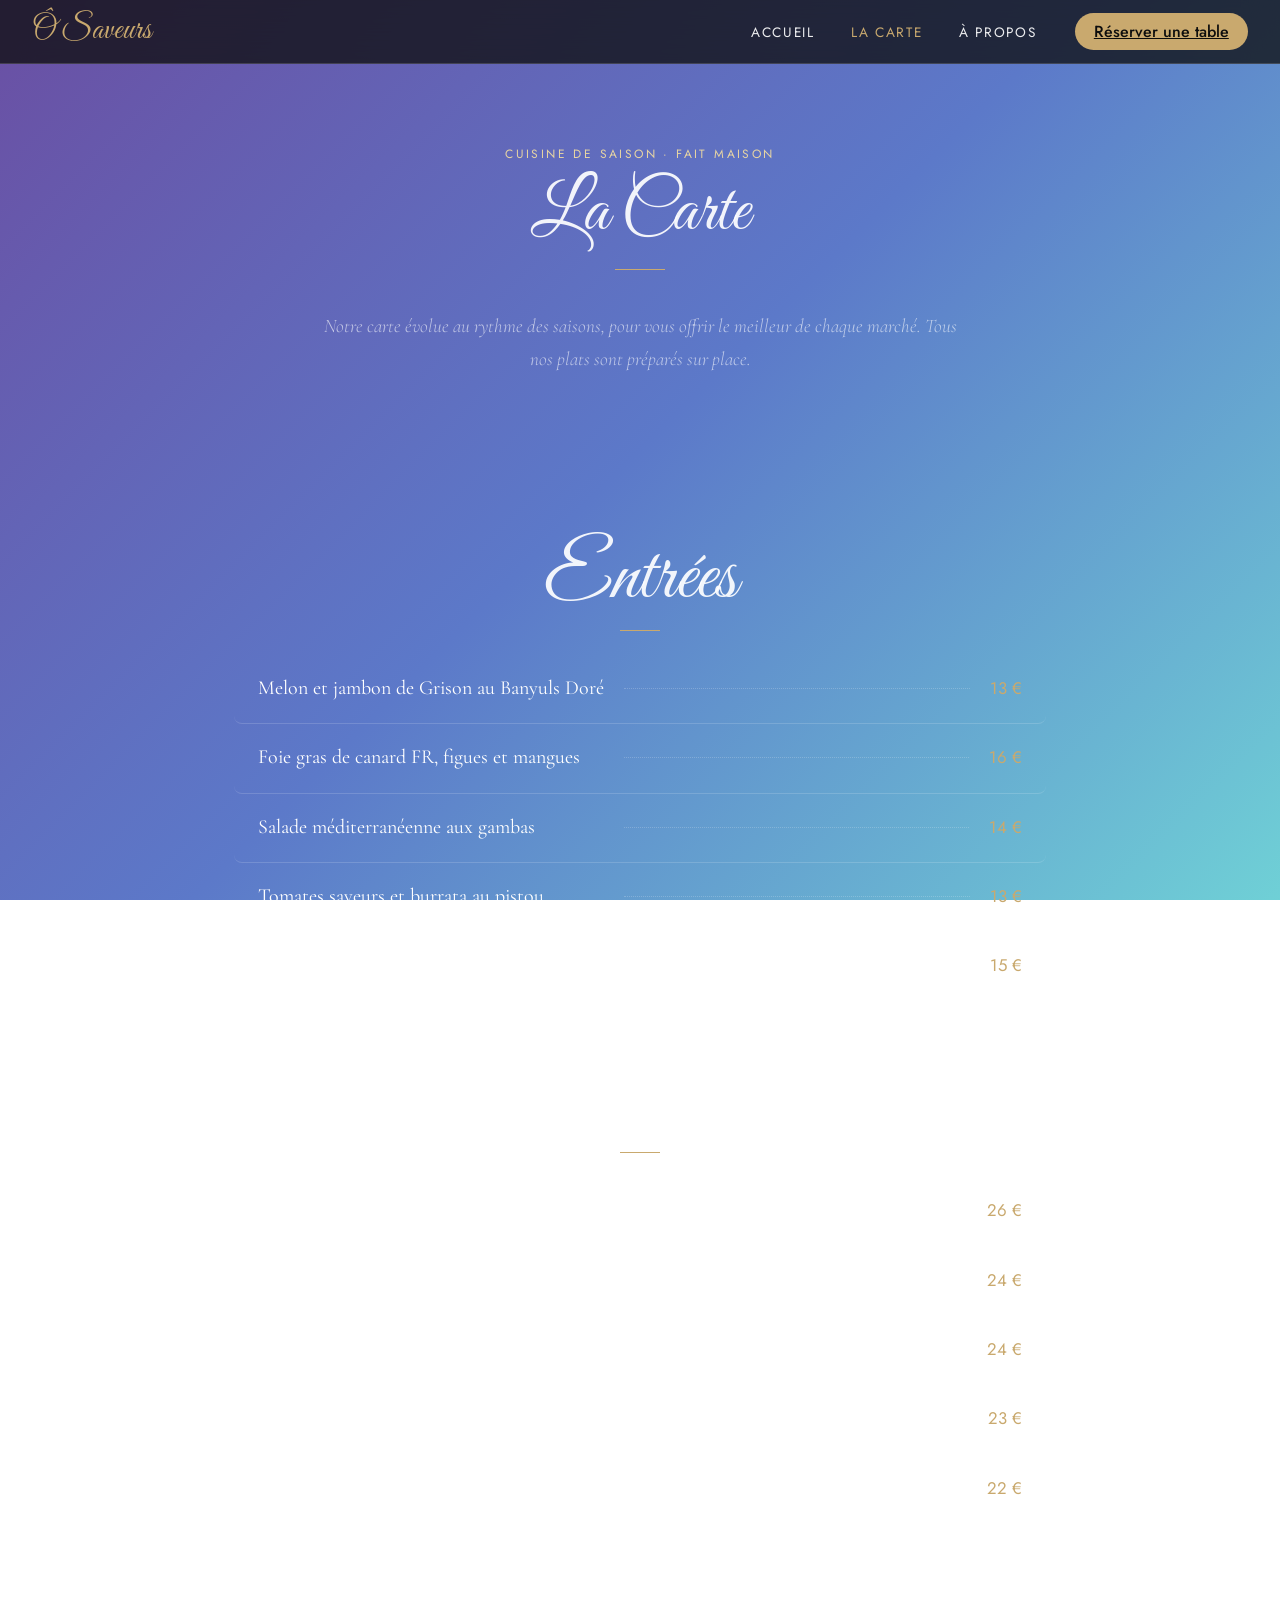
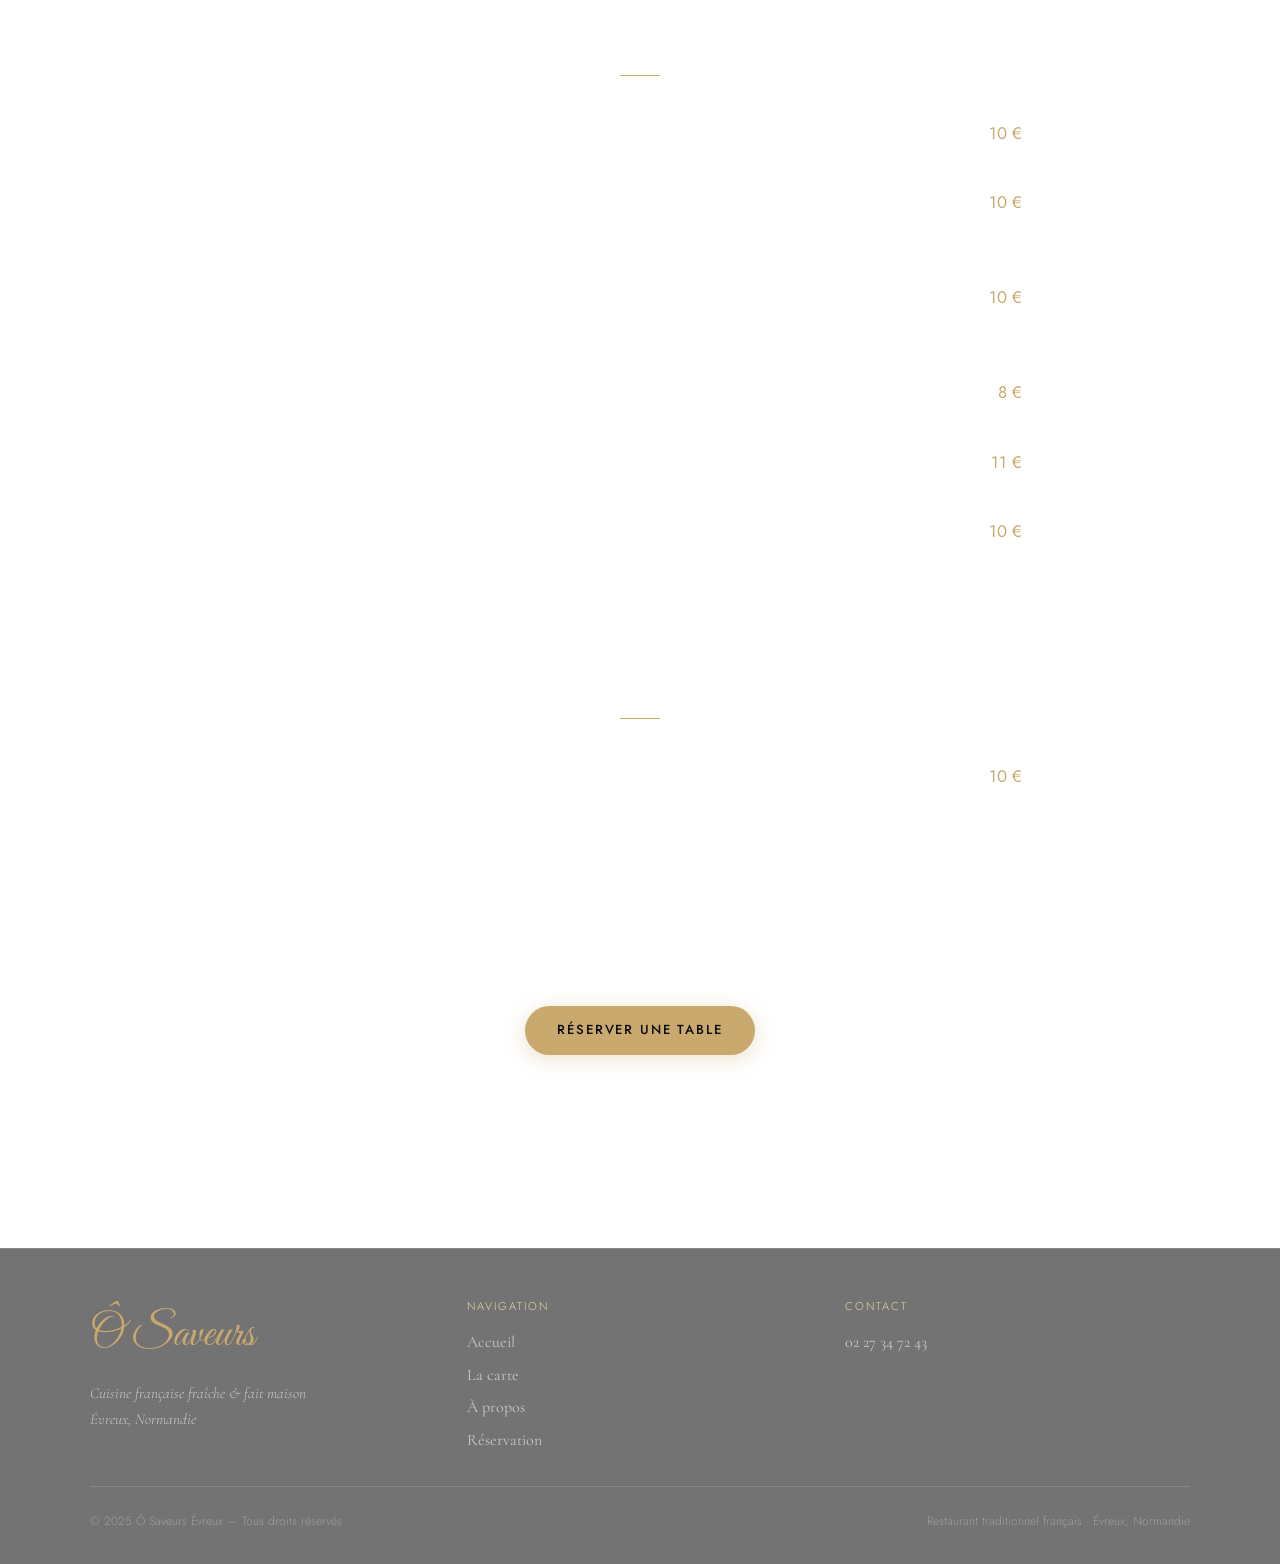
==== commit 31ee6c9e: "Update menu.html" ====
--- a/menu.html
+++ b/menu.html
@@ -273,34 +273,296 @@
     <!-- MENU -->
     <article class="menu-wrapper" aria-label="Menu du restaurant Ô Saveurs Évreux">
 
-      <!-- ENTRÉES -->
-      <section class="menu-category reveal" aria-labelledby="entrees-heading">
-
-        <h2 class="menu-category-title" id="entrees-heading">
-          Entrées
-        </h2>
-
-        <!-- MENU ITEMS ... -->
-
-      </section>
+<!-- ENTRÉES -->
+<section class="menu-category reveal" aria-labelledby="entrees-heading">
+
+  <h2 class="menu-category-title" id="entrees-heading">
+    Entrées
+  </h2>
+
+  <div class="menu-item" itemscope itemtype="https://schema.org/MenuItem">
+    <div class="menu-item-info">
+      <p class="menu-item-name" itemprop="name">
+        Melon et jambon de Grison au Banyuls Doré
+      </p>
+    </div>
+
+    <div class="menu-dots" aria-hidden="true"></div>
+
+    <span class="menu-price" itemprop="offers" itemscope itemtype="https://schema.org/Offer">
+      <meta itemprop="price" content="13">
+      <meta itemprop="priceCurrency" content="EUR">
+      13 €
+    </span>
+  </div>
+
+  <div class="menu-item" itemscope itemtype="https://schema.org/MenuItem">
+    <div class="menu-item-info">
+      <p class="menu-item-name" itemprop="name">
+        Foie gras de canard FR, figues et mangues
+      </p>
+    </div>
+
+    <div class="menu-dots" aria-hidden="true"></div>
+
+    <span class="menu-price" itemprop="offers" itemscope itemtype="https://schema.org/Offer">
+      <meta itemprop="price" content="16">
+      <meta itemprop="priceCurrency" content="EUR">
+      16 €
+    </span>
+  </div>
+
+  <div class="menu-item" itemscope itemtype="https://schema.org/MenuItem">
+    <div class="menu-item-info">
+      <p class="menu-item-name" itemprop="name">
+        Salade méditerranéenne aux gambas
+      </p>
+    </div>
+
+    <div class="menu-dots" aria-hidden="true"></div>
+
+    <span class="menu-price" itemprop="offers" itemscope itemtype="https://schema.org/Offer">
+      <meta itemprop="price" content="14">
+      <meta itemprop="priceCurrency" content="EUR">
+      14 €
+    </span>
+  </div>
+
+  <div class="menu-item" itemscope itemtype="https://schema.org/MenuItem">
+    <div class="menu-item-info">
+      <p class="menu-item-name" itemprop="name">
+        Tomates saveurs et burrata au pistou
+      </p>
+    </div>
+
+    <div class="menu-dots" aria-hidden="true"></div>
+
+    <span class="menu-price" itemprop="offers" itemscope itemtype="https://schema.org/Offer">
+      <meta itemprop="price" content="13">
+      <meta itemprop="priceCurrency" content="EUR">
+      13 €
+    </span>
+  </div>
+
+  <div class="menu-item" itemscope itemtype="https://schema.org/MenuItem">
+    <div class="menu-item-info">
+      <p class="menu-item-name" itemprop="name">
+        Mille-feuille de crabe et saumon fumé
+      </p>
+    </div>
+
+    <div class="menu-dots" aria-hidden="true"></div>
+
+    <span class="menu-price" itemprop="offers" itemscope itemtype="https://schema.org/Offer">
+      <meta itemprop="price" content="15">
+      <meta itemprop="priceCurrency" content="EUR">
+      15 €
+    </span>
+  </div>
+
+</section>
 
       <!-- PLATS -->
-      <section class="menu-category reveal" aria-labelledby="plats-heading">
-
-        <h2 class="menu-category-title" id="plats-heading">
-          Plats
-        </h2>
-
-      </section>
-
-      <!-- DESSERTS -->
-      <section class="menu-category reveal" aria-labelledby="desserts-heading">
-
-        <h2 class="menu-category-title" id="desserts-heading">
-          Desserts
-        </h2>
-
-      </section>
+<section class="menu-category reveal" aria-labelledby="plats-heading">
+
+  <h2 class="menu-category-title" id="plats-heading">
+    Plats
+  </h2>
+
+  <div class="menu-item" itemscope itemtype="https://schema.org/MenuItem">
+    <div class="menu-item-info">
+      <p class="menu-item-name" itemprop="name">
+        Filet de bœuf FR, sauce au bleu
+      </p>
+    </div>
+
+    <div class="menu-dots" aria-hidden="true"></div>
+
+    <span class="menu-price" itemprop="offers" itemscope itemtype="https://schema.org/Offer">
+      <meta itemprop="price" content="26">
+      <meta itemprop="priceCurrency" content="EUR">
+      26 €
+    </span>
+  </div>
+
+  <div class="menu-item" itemscope itemtype="https://schema.org/MenuItem">
+    <div class="menu-item-info">
+      <p class="menu-item-name" itemprop="name">
+        Filet de bar FR, sauce piquillos
+      </p>
+    </div>
+
+    <div class="menu-dots" aria-hidden="true"></div>
+
+    <span class="menu-price" itemprop="offers" itemscope itemtype="https://schema.org/Offer">
+      <meta itemprop="price" content="24">
+      <meta itemprop="priceCurrency" content="EUR">
+      24 €
+    </span>
+  </div>
+
+  <div class="menu-item" itemscope itemtype="https://schema.org/MenuItem">
+    <div class="menu-item-info">
+      <p class="menu-item-name" itemprop="name">
+        Tataki de thon rouge, sésame et soja
+      </p>
+    </div>
+
+    <div class="menu-dots" aria-hidden="true"></div>
+
+    <span class="menu-price" itemprop="offers" itemscope itemtype="https://schema.org/Offer">
+      <meta itemprop="price" content="24">
+      <meta itemprop="priceCurrency" content="EUR">
+      24 €
+    </span>
+  </div>
+
+  <div class="menu-item" itemscope itemtype="https://schema.org/MenuItem">
+    <div class="menu-item-info">
+      <p class="menu-item-name" itemprop="name">
+        Magret de canard, thym et miel
+      </p>
+    </div>
+
+    <div class="menu-dots" aria-hidden="true"></div>
+
+    <span class="menu-price" itemprop="offers" itemscope itemtype="https://schema.org/Offer">
+      <meta itemprop="price" content="23">
+      <meta itemprop="priceCurrency" content="EUR">
+      23 €
+    </span>
+  </div>
+
+  <div class="menu-item" itemscope itemtype="https://schema.org/MenuItem">
+    <div class="menu-item-info">
+      <p class="menu-item-name" itemprop="name">
+        Araignée de cochon à la moutarde
+      </p>
+    </div>
+
+    <div class="menu-dots" aria-hidden="true"></div>
+
+    <span class="menu-price" itemprop="offers" itemscope itemtype="https://schema.org/Offer">
+      <meta itemprop="price" content="22">
+      <meta itemprop="priceCurrency" content="EUR">
+      22 €
+    </span>
+  </div>
+
+</section>
+
+<!-- DESSERTS -->
+<section class="menu-category reveal" aria-labelledby="desserts-heading">
+
+  <h2 class="menu-category-title" id="desserts-heading">
+    Desserts
+  </h2>
+
+  <div class="menu-item" itemscope itemtype="https://schema.org/MenuItem">
+    <div class="menu-item-info">
+      <p class="menu-item-name" itemprop="name">
+        Tarte Tatin aux pommes
+      </p>
+    </div>
+
+    <div class="menu-dots" aria-hidden="true"></div>
+
+    <span class="menu-price" itemprop="offers" itemscope itemtype="https://schema.org/Offer">
+      <meta itemprop="price" content="10">
+      <meta itemprop="priceCurrency" content="EUR">
+      10 €
+    </span>
+  </div>
+
+  <div class="menu-item" itemscope itemtype="https://schema.org/MenuItem">
+    <div class="menu-item-info">
+      <p class="menu-item-name" itemprop="name">
+        Cheesecake
+      </p>
+
+      <p class="menu-item-desc">
+        Fruits rouges, caramel ou chocolat
+      </p>
+    </div>
+
+    <div class="menu-dots" aria-hidden="true"></div>
+
+    <span class="menu-price" itemprop="offers" itemscope itemtype="https://schema.org/Offer">
+      <meta itemprop="price" content="10">
+      <meta itemprop="priceCurrency" content="EUR">
+      10 €
+    </span>
+  </div>
+
+  <div class="menu-item" itemscope itemtype="https://schema.org/MenuItem">
+    <div class="menu-item-info">
+      <p class="menu-item-name" itemprop="name">
+        Coupe de glace 3 boules au choix
+      </p>
+
+      <p class="menu-item-desc">
+        Framboise, Nutty, passion, morceaux de pêche
+      </p>
+    </div>
+
+    <div class="menu-dots" aria-hidden="true"></div>
+
+    <span class="menu-price" itemprop="offers" itemscope itemtype="https://schema.org/Offer">
+      <meta itemprop="price" content="10">
+      <meta itemprop="priceCurrency" content="EUR">
+      10 €
+    </span>
+  </div>
+
+  <div class="menu-item" itemscope itemtype="https://schema.org/MenuItem">
+    <div class="menu-item-info">
+      <p class="menu-item-name" itemprop="name">
+        Assiette de 3 fromages normands
+      </p>
+    </div>
+
+    <div class="menu-dots" aria-hidden="true"></div>
+
+    <span class="menu-price" itemprop="offers" itemscope itemtype="https://schema.org/Offer">
+      <meta itemprop="price" content="8">
+      <meta itemprop="priceCurrency" content="EUR">
+      8 €
+    </span>
+  </div>
+
+  <div class="menu-item" itemscope itemtype="https://schema.org/MenuItem">
+    <div class="menu-item-info">
+      <p class="menu-item-name" itemprop="name">
+        Café gourmand Ô Saveurs
+      </p>
+    </div>
+
+    <div class="menu-dots" aria-hidden="true"></div>
+
+    <span class="menu-price" itemprop="offers" itemscope itemtype="https://schema.org/Offer">
+      <meta itemprop="price" content="11">
+      <meta itemprop="priceCurrency" content="EUR">
+      11 €
+    </span>
+  </div>
+
+  <div class="menu-item" itemscope itemtype="https://schema.org/MenuItem">
+    <div class="menu-item-info">
+      <p class="menu-item-name" itemprop="name">
+        Salade de fruits mangue et ananas
+      </p>
+    </div>
+
+    <div class="menu-dots" aria-hidden="true"></div>
+
+    <span class="menu-price" itemprop="offers" itemscope itemtype="https://schema.org/Offer">
+      <meta itemprop="price" content="10">
+      <meta itemprop="priceCurrency" content="EUR">
+      10 €
+    </span>
+  </div>
+
+  </section>
 
       <!-- MENU ENFANT -->
       <section class="menu-category reveal" aria-labelledby="menu-heading">
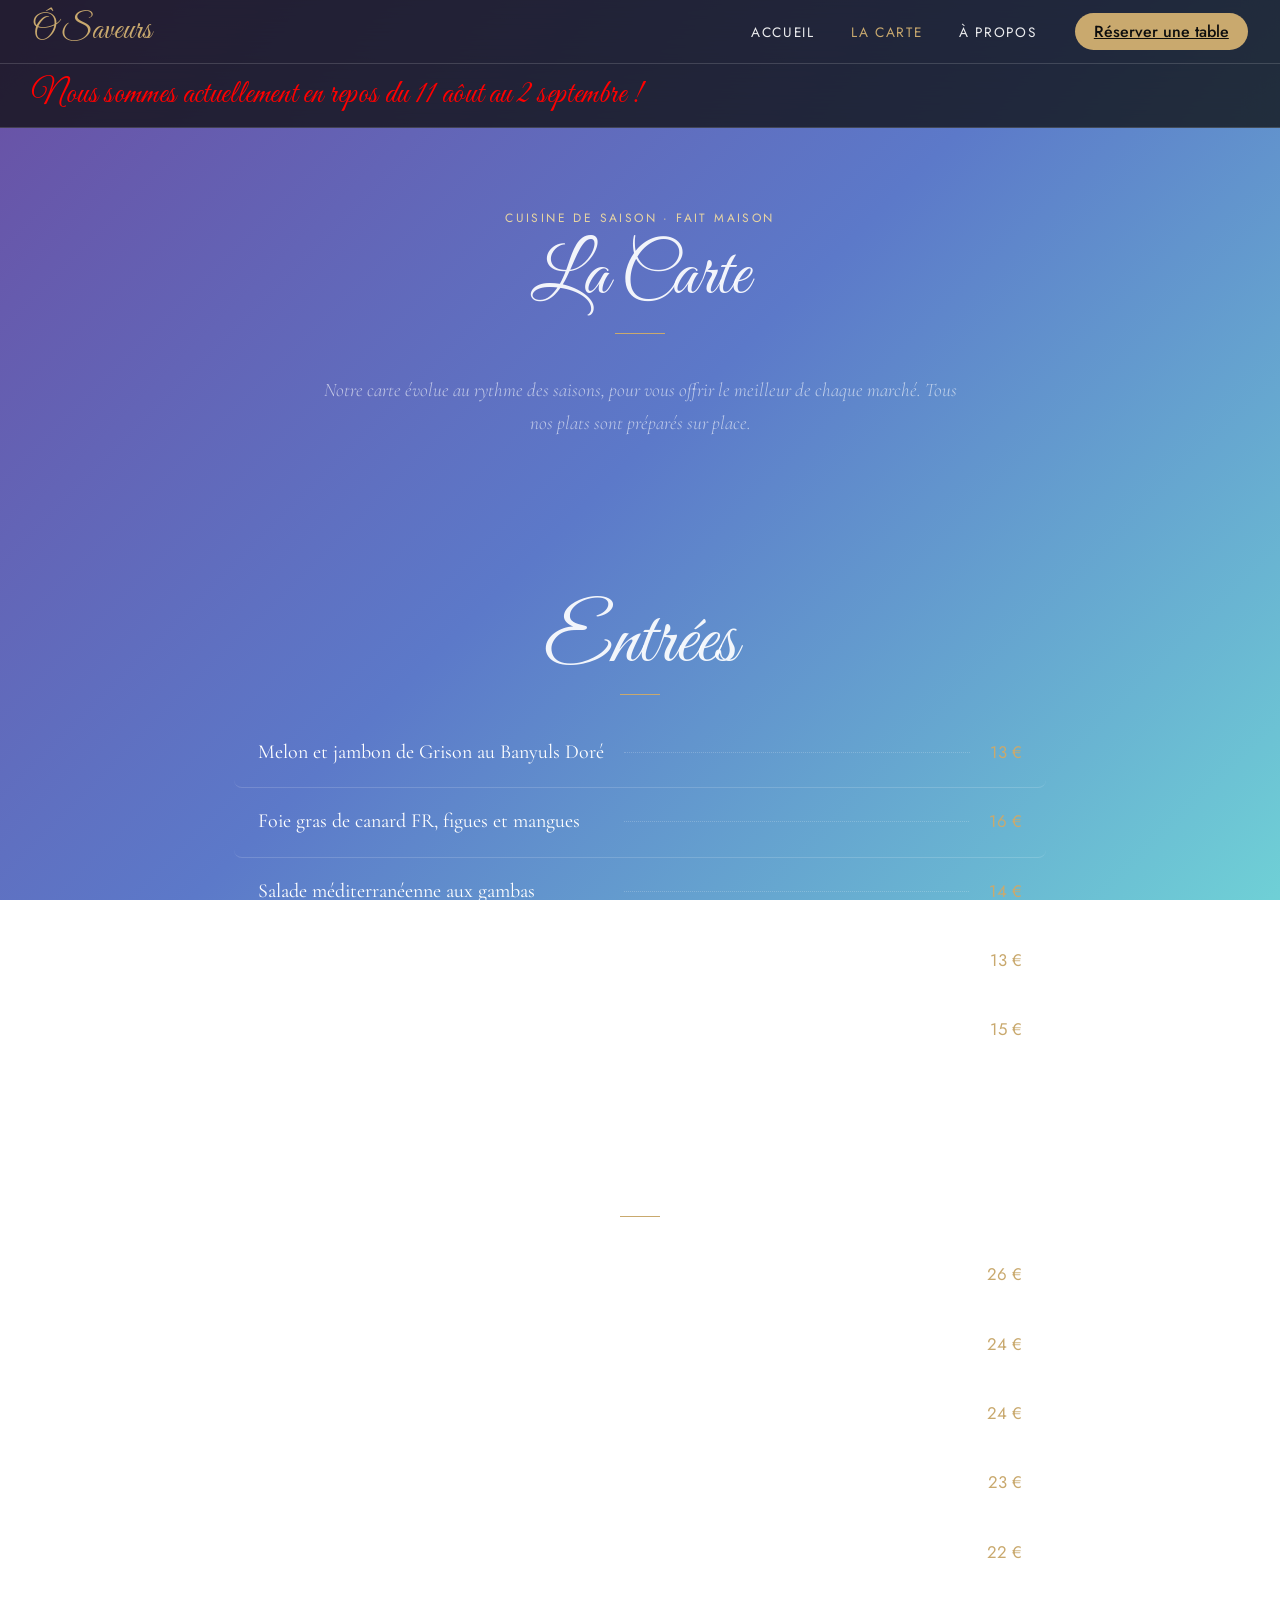
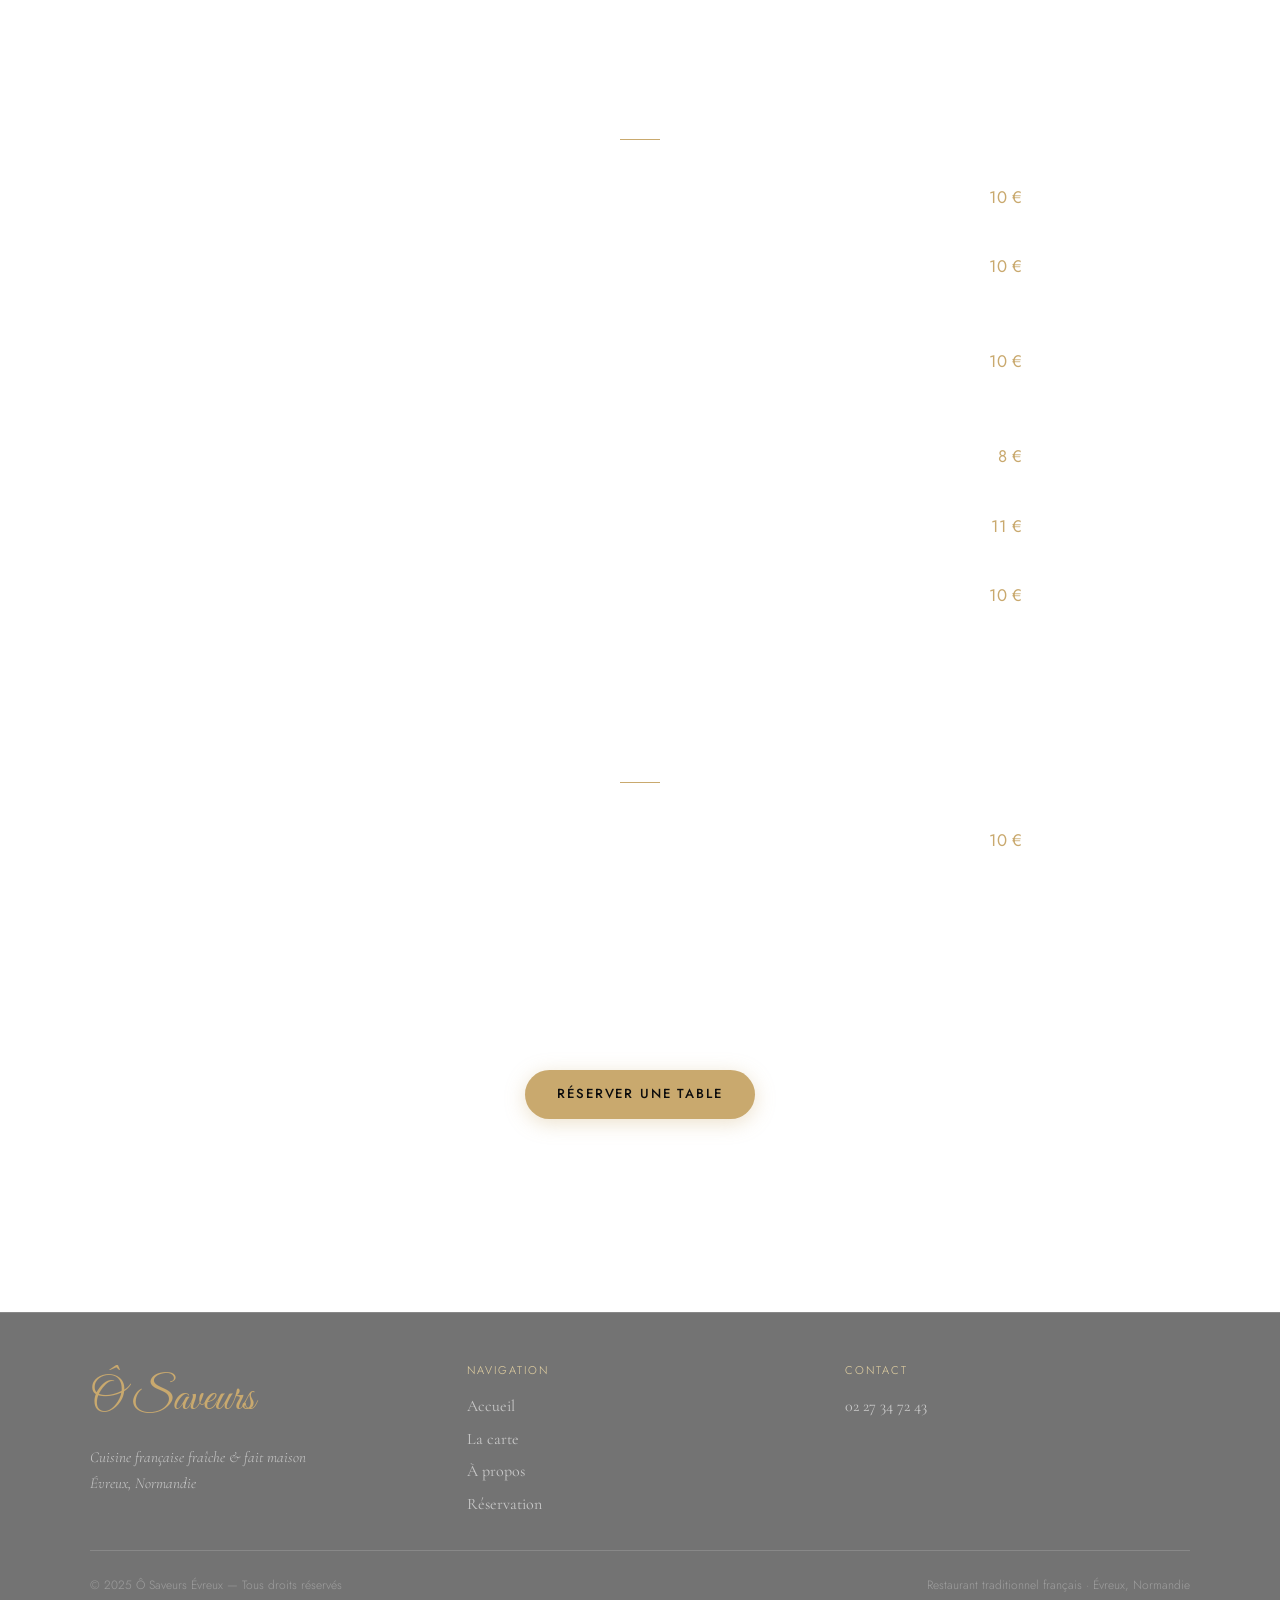
==== commit 78275206: "Update menu.html" ====
--- a/menu.html
+++ b/menu.html
@@ -247,6 +247,9 @@
 
       </div>
     </nav>
+    <nav class="site-nav" role="navigation" aria-label="Navigation principale">
+      <a class="temp-vacance" href="./index.html">Nous sommes actuellement en repos du 11 aôut au 2 septembre !</a>
+    </nav>
   </header>
 
   <main>
--- a/assets/css/style.css
+++ b/assets/css/style.css
@@ -872,4 +872,12 @@
 .reveal.visible {
   opacity: 1;
   transform: translateY(0);
-}+}
+
+.temp-vacance {
+  color : red;
+  font-family: 'Great Vibes', cursive;
+  font-size: 2rem;
+  text-decoration: none;
+  letter-spacing: 0.02em;
+}
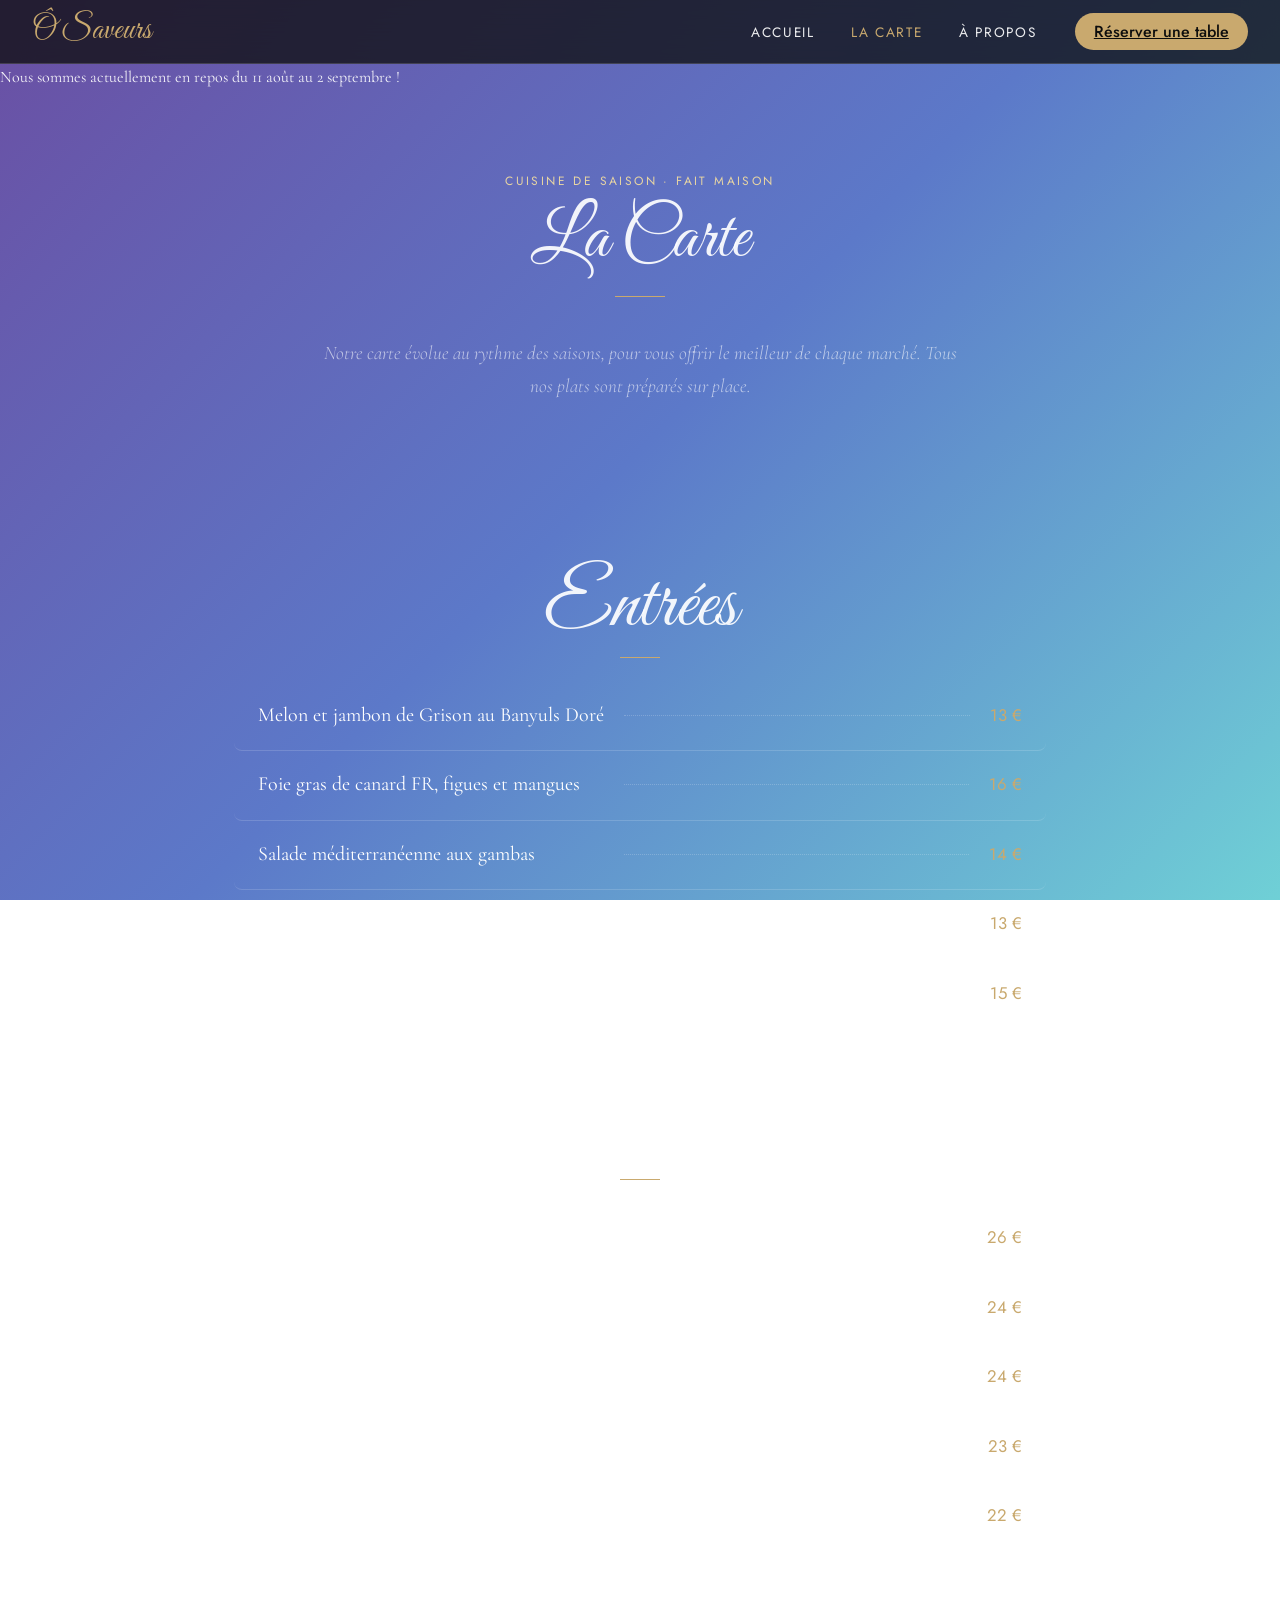
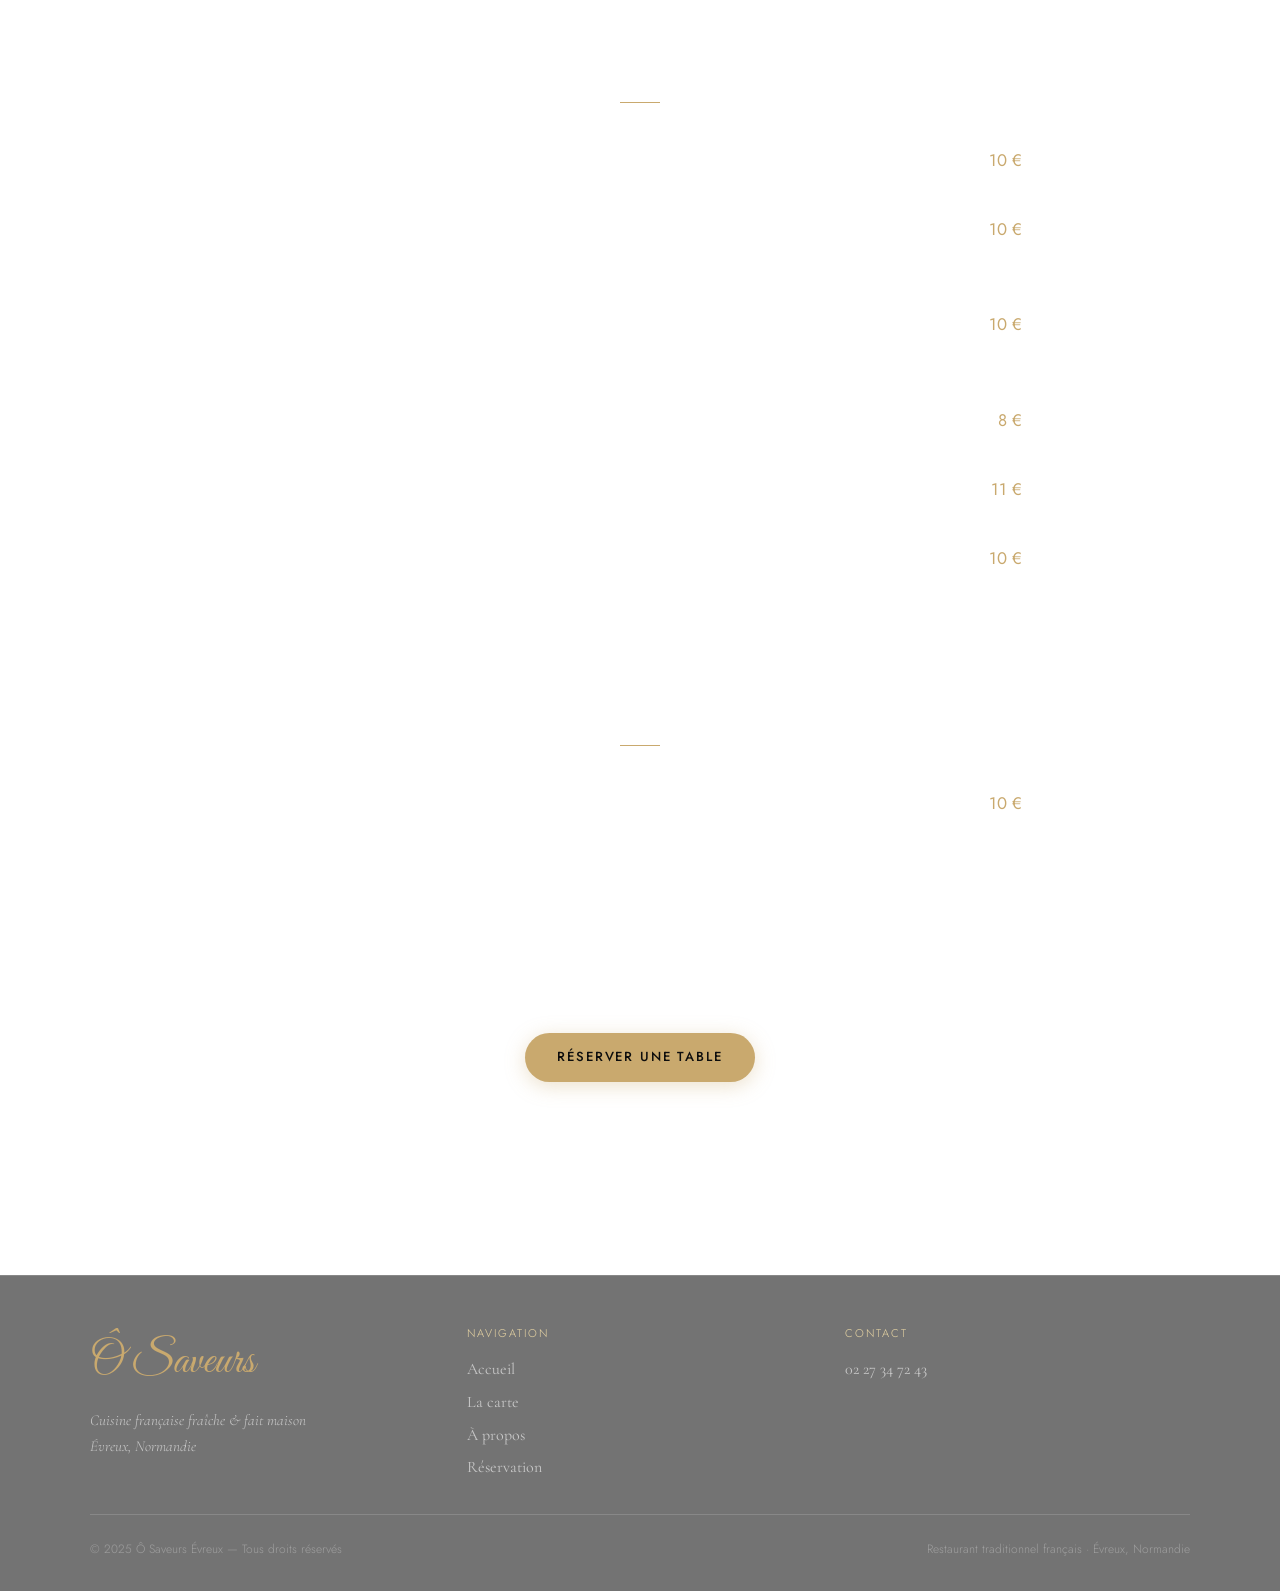
==== commit 907f5455: "Update menu.html" ====
--- a/menu.html
+++ b/menu.html
@@ -247,9 +247,9 @@
 
       </div>
     </nav>
-    <nav class="site-nav" role="navigation" aria-label="Navigation principale">
-      <a class="temp-vacance" href="./index.html">Nous sommes actuellement en repos du 11 aôut au 2 septembre !</a>
-    </nav>
+    <div class="vacances-banner">
+      <span>Nous sommes actuellement en repos du 11 août au 2 septembre !</span>
+    </div>
   </header>
 
   <main>
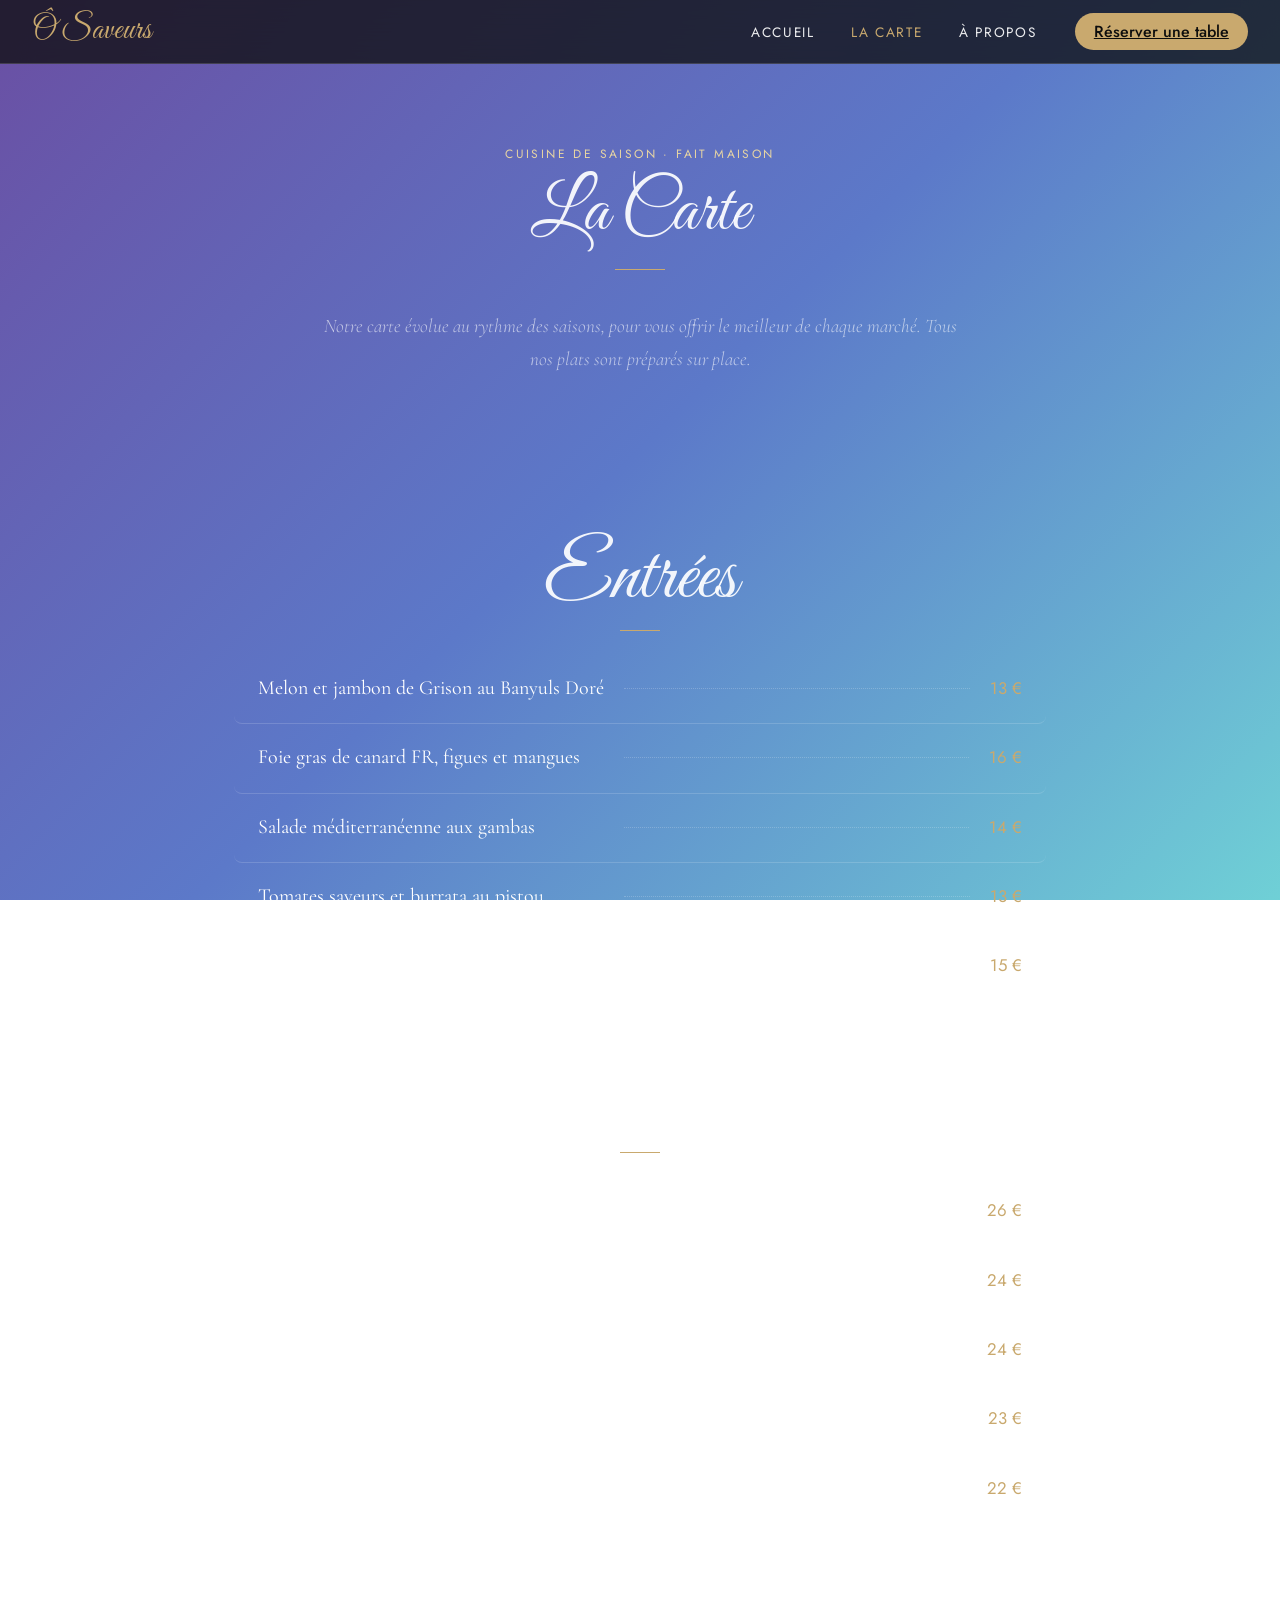
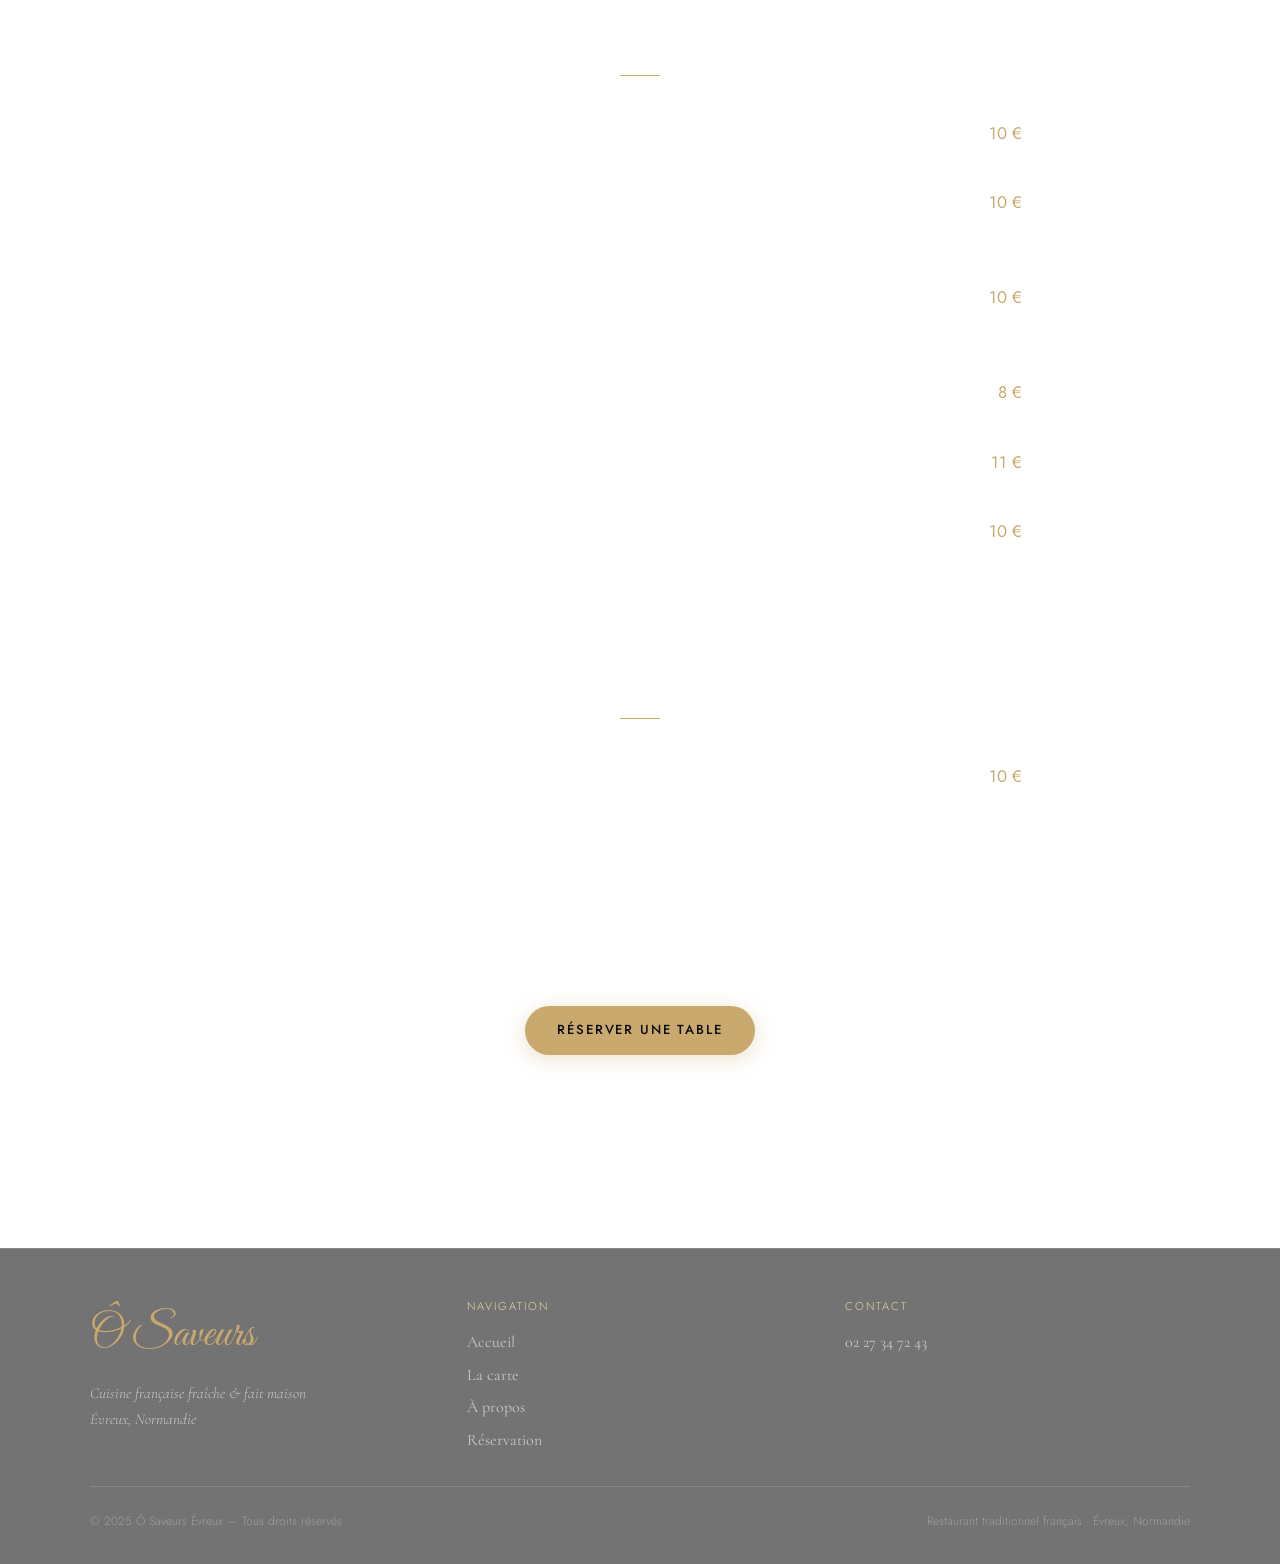
==== commit 61753bb9: "Update print statement from 'Hello' to 'Goodbye'" ====
--- a/menu.html
+++ b/menu.html
@@ -247,9 +247,6 @@
 
       </div>
     </nav>
-    <div class="vacances-banner">
-      <span>Nous sommes actuellement en repos du 11 août au 2 septembre !</span>
-    </div>
   </header>
 
   <main>
--- a/assets/css/style.css
+++ b/assets/css/style.css
@@ -874,10 +874,27 @@
   transform: translateY(0);
 }
 
-.temp-vacance {
-  color : red;
+.vacances-banner {
+  width: 100%;
+  background: rgba(13, 13, 13, 0.9);
+  color: #ff4d4d;
   font-family: 'Great Vibes', cursive;
-  font-size: 2rem;
-  text-decoration: none;
-  letter-spacing: 0.02em;
-}
+  font-size: 1.8rem;
+  text-align: center;
+  padding: 0.4rem 1rem;
+  line-height: 1.2;
+  border-bottom: 1px solid rgba(255, 255, 255, 0.15);
+}
+
+@media (max-width: 768px) {
+  .vacances-banner {
+    font-size: 1.35rem;
+    padding: 0.5rem 1rem;
+  }
+}
+
+@media (max-width: 480px) {
+  .vacances-banner {
+    font-size: 1.15rem;
+  }
+}
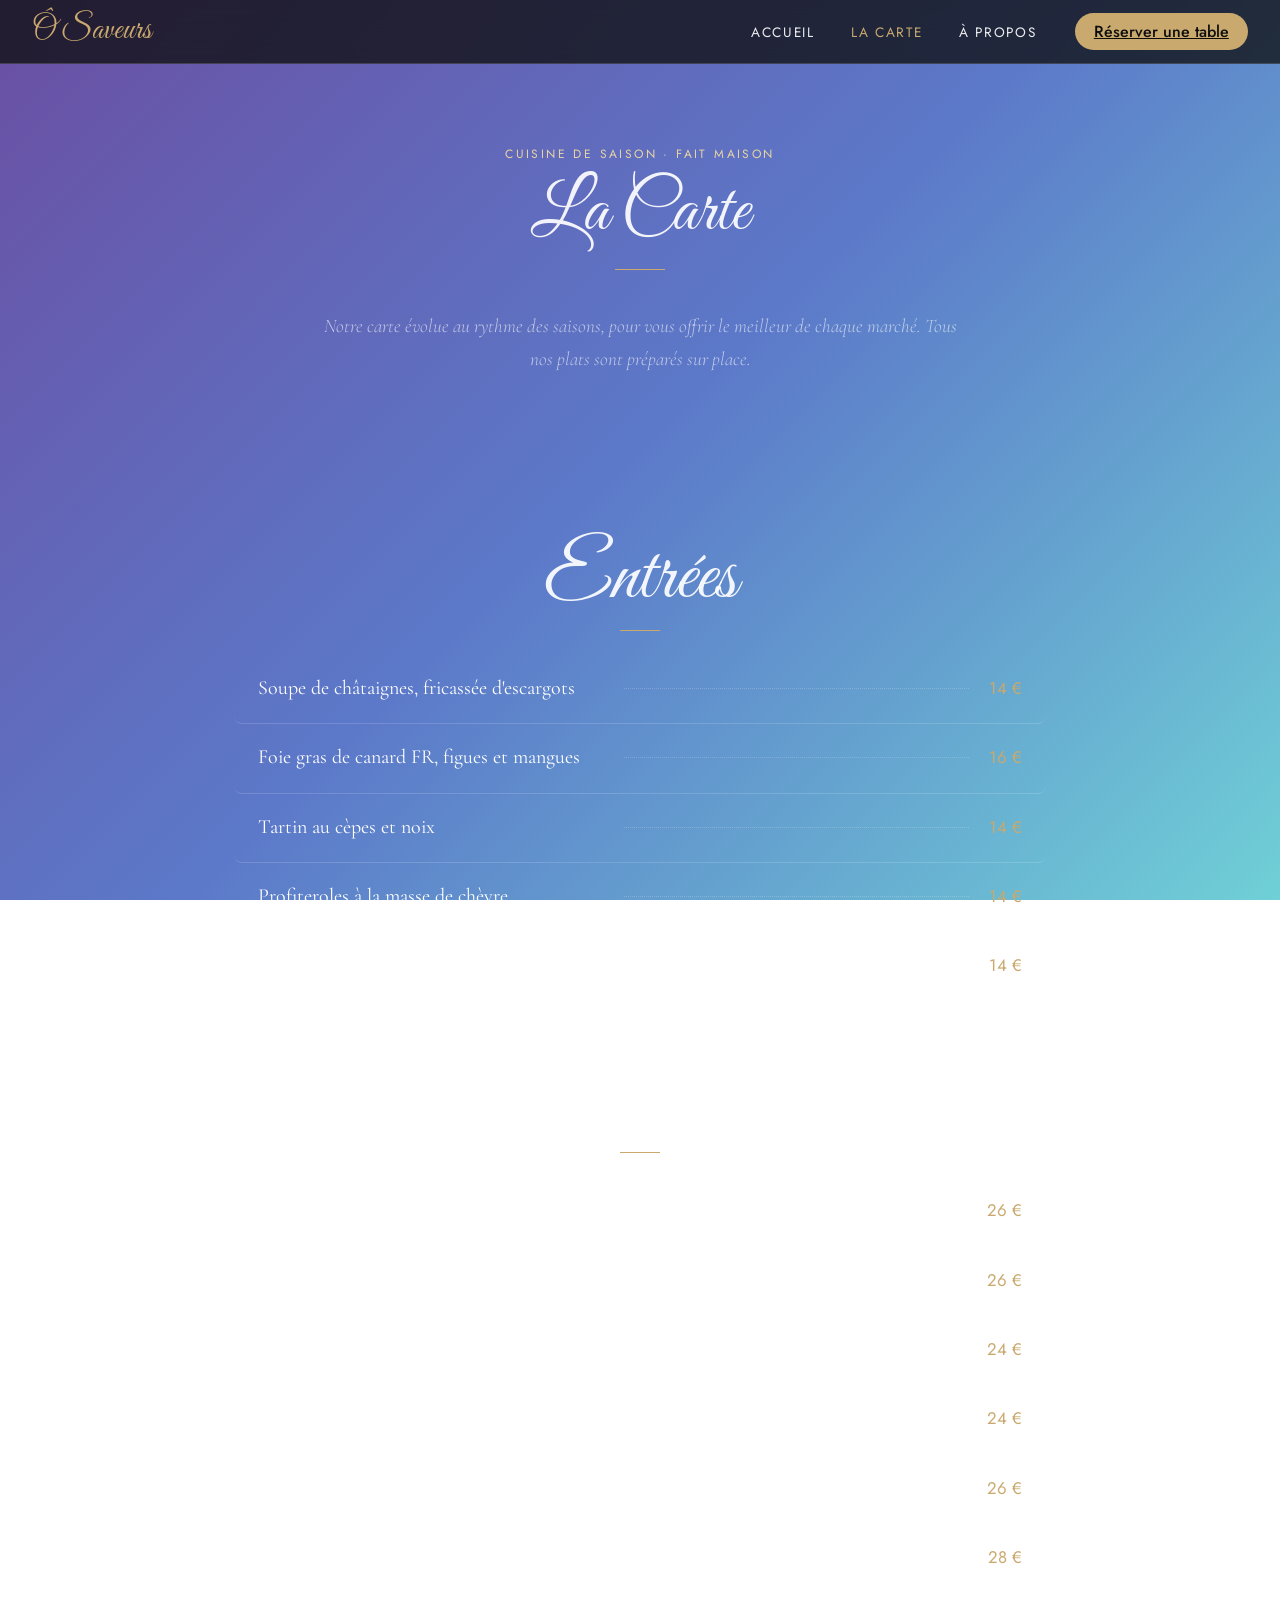
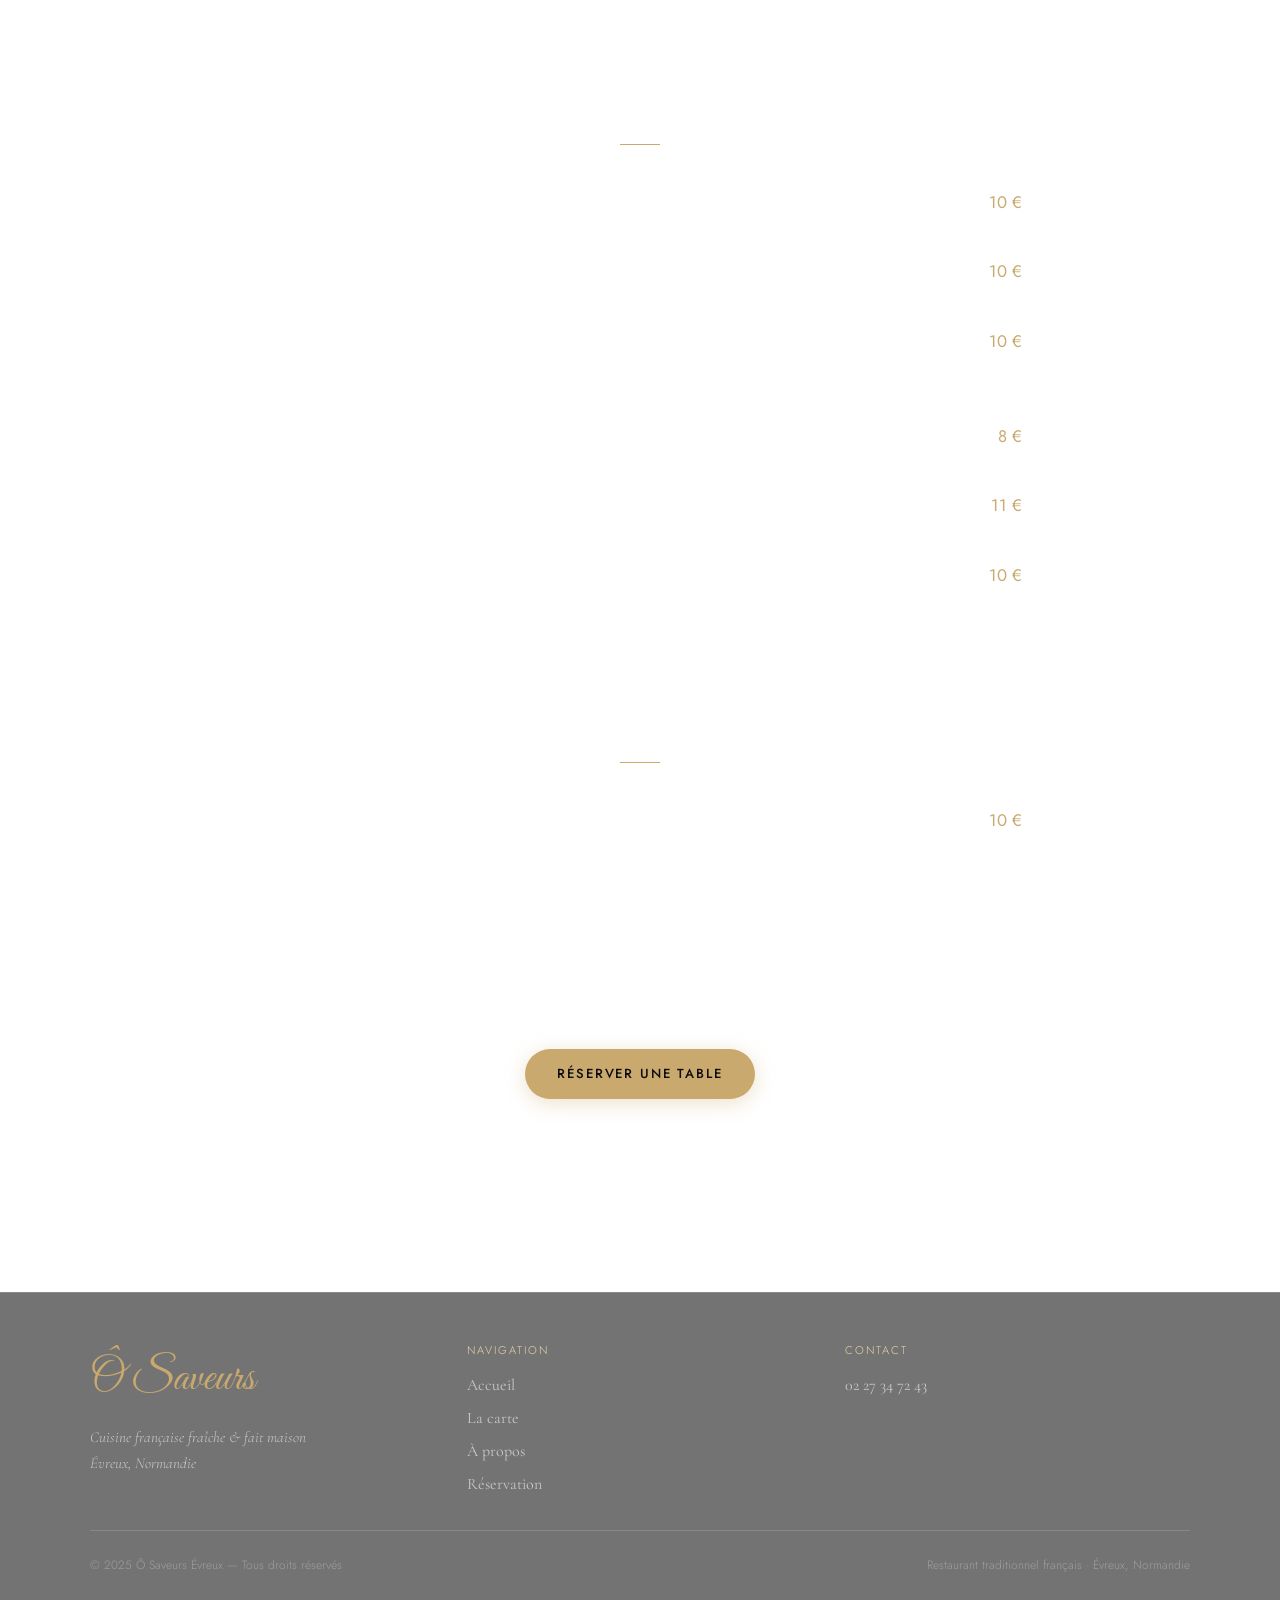
==== commit ff649b61: "Update menu.html" ====
--- a/menu.html
+++ b/menu.html
@@ -283,7 +283,55 @@
   <div class="menu-item" itemscope itemtype="https://schema.org/MenuItem">
     <div class="menu-item-info">
       <p class="menu-item-name" itemprop="name">
-        Melon et jambon de Grison au Banyuls Doré
+        Soupe de châtaignes, fricassée d'escargots
+      </p>
+    </div>
+
+    <div class="menu-dots" aria-hidden="true"></div>
+
+    <span class="menu-price" itemprop="offers" itemscope itemtype="https://schema.org/Offer">
+      <meta itemprop="price" content="10">
+      <meta itemprop="priceCurrency" content="EUR">
+      14 €
+    </span>
+  </div>
+
+  <div class="menu-item" itemscope itemtype="https://schema.org/MenuItem">
+    <div class="menu-item-info">
+      <p class="menu-item-name" itemprop="name">
+        Foie gras de canard FR, figues et mangues
+      </p>
+    </div>
+
+    <div class="menu-dots" aria-hidden="true"></div>
+
+    <span class="menu-price" itemprop="offers" itemscope itemtype="https://schema.org/Offer">
+      <meta itemprop="price" content="16">
+      <meta itemprop="priceCurrency" content="EUR">
+      16 €
+    </span>
+  </div>
+
+  <div class="menu-item" itemscope itemtype="https://schema.org/MenuItem">
+    <div class="menu-item-info">
+      <p class="menu-item-name" itemprop="name">
+        Tartin au cèpes et noix
+      </p>
+    </div>
+
+    <div class="menu-dots" aria-hidden="true"></div>
+
+    <span class="menu-price" itemprop="offers" itemscope itemtype="https://schema.org/Offer">
+      <meta itemprop="price" content="14">
+      <meta itemprop="priceCurrency" content="EUR">
+      14 €
+    </span>
+  </div>
+
+  <div class="menu-item" itemscope itemtype="https://schema.org/MenuItem">
+    <div class="menu-item-info">
+      <p class="menu-item-name" itemprop="name">
+        Profiteroles à la masse de chèvre
       </p>
     </div>
 
@@ -292,38 +340,6 @@
     <span class="menu-price" itemprop="offers" itemscope itemtype="https://schema.org/Offer">
       <meta itemprop="price" content="13">
       <meta itemprop="priceCurrency" content="EUR">
-      13 €
-    </span>
-  </div>
-
-  <div class="menu-item" itemscope itemtype="https://schema.org/MenuItem">
-    <div class="menu-item-info">
-      <p class="menu-item-name" itemprop="name">
-        Foie gras de canard FR, figues et mangues
-      </p>
-    </div>
-
-    <div class="menu-dots" aria-hidden="true"></div>
-
-    <span class="menu-price" itemprop="offers" itemscope itemtype="https://schema.org/Offer">
-      <meta itemprop="price" content="16">
-      <meta itemprop="priceCurrency" content="EUR">
-      16 €
-    </span>
-  </div>
-
-  <div class="menu-item" itemscope itemtype="https://schema.org/MenuItem">
-    <div class="menu-item-info">
-      <p class="menu-item-name" itemprop="name">
-        Salade méditerranéenne aux gambas
-      </p>
-    </div>
-
-    <div class="menu-dots" aria-hidden="true"></div>
-
-    <span class="menu-price" itemprop="offers" itemscope itemtype="https://schema.org/Offer">
-      <meta itemprop="price" content="14">
-      <meta itemprop="priceCurrency" content="EUR">
       14 €
     </span>
   </div>
@@ -331,23 +347,7 @@
   <div class="menu-item" itemscope itemtype="https://schema.org/MenuItem">
     <div class="menu-item-info">
       <p class="menu-item-name" itemprop="name">
-        Tomates saveurs et burrata au pistou
-      </p>
-    </div>
-
-    <div class="menu-dots" aria-hidden="true"></div>
-
-    <span class="menu-price" itemprop="offers" itemscope itemtype="https://schema.org/Offer">
-      <meta itemprop="price" content="13">
-      <meta itemprop="priceCurrency" content="EUR">
-      13 €
-    </span>
-  </div>
-
-  <div class="menu-item" itemscope itemtype="https://schema.org/MenuItem">
-    <div class="menu-item-info">
-      <p class="menu-item-name" itemprop="name">
-        Mille-feuille de crabe et saumon fumé
+        Wrap au crabe et grenade
       </p>
     </div>
 
@@ -356,7 +356,7 @@
     <span class="menu-price" itemprop="offers" itemscope itemtype="https://schema.org/Offer">
       <meta itemprop="price" content="15">
       <meta itemprop="priceCurrency" content="EUR">
-      15 €
+      14 €
     </span>
   </div>
 
@@ -388,7 +388,7 @@
   <div class="menu-item" itemscope itemtype="https://schema.org/MenuItem">
     <div class="menu-item-info">
       <p class="menu-item-name" itemprop="name">
-        Filet de bar FR, sauce piquillos
+        Filet de bar FR, sauce 3 poivres
       </p>
     </div>
 
@@ -397,6 +397,22 @@
     <span class="menu-price" itemprop="offers" itemscope itemtype="https://schema.org/Offer">
       <meta itemprop="price" content="24">
       <meta itemprop="priceCurrency" content="EUR">
+      26 €
+    </span>
+  </div>
+
+  <div class="menu-item" itemscope itemtype="https://schema.org/MenuItem">
+    <div class="menu-item-info">
+      <p class="menu-item-name" itemprop="name">
+        Tataki de thon rouge, sésame et soja
+      </p>
+    </div>
+
+    <div class="menu-dots" aria-hidden="true"></div>
+
+    <span class="menu-price" itemprop="offers" itemscope itemtype="https://schema.org/Offer">
+      <meta itemprop="price" content="24">
+      <meta itemprop="priceCurrency" content="EUR">
       24 €
     </span>
   </div>
@@ -404,14 +420,14 @@
   <div class="menu-item" itemscope itemtype="https://schema.org/MenuItem">
     <div class="menu-item-info">
       <p class="menu-item-name" itemprop="name">
-        Tataki de thon rouge, sésame et soja
-      </p>
-    </div>
-
-    <div class="menu-dots" aria-hidden="true"></div>
-
-    <span class="menu-price" itemprop="offers" itemscope itemtype="https://schema.org/Offer">
-      <meta itemprop="price" content="24">
+        Filet de bar, sauce piquillos
+      </p>
+    </div>
+
+    <div class="menu-dots" aria-hidden="true"></div>
+
+    <span class="menu-price" itemprop="offers" itemscope itemtype="https://schema.org/Offer">
+      <meta itemprop="price" content="23">
       <meta itemprop="priceCurrency" content="EUR">
       24 €
     </span>
@@ -420,23 +436,7 @@
   <div class="menu-item" itemscope itemtype="https://schema.org/MenuItem">
     <div class="menu-item-info">
       <p class="menu-item-name" itemprop="name">
-        Magret de canard, thym et miel
-      </p>
-    </div>
-
-    <div class="menu-dots" aria-hidden="true"></div>
-
-    <span class="menu-price" itemprop="offers" itemscope itemtype="https://schema.org/Offer">
-      <meta itemprop="price" content="23">
-      <meta itemprop="priceCurrency" content="EUR">
-      23 €
-    </span>
-  </div>
-
-  <div class="menu-item" itemscope itemtype="https://schema.org/MenuItem">
-    <div class="menu-item-info">
-      <p class="menu-item-name" itemprop="name">
-        Araignée de cochon à la moutarde
+        Gigot d'agneau confit 8 heures
       </p>
     </div>
 
@@ -445,7 +445,23 @@
     <span class="menu-price" itemprop="offers" itemscope itemtype="https://schema.org/Offer">
       <meta itemprop="price" content="22">
       <meta itemprop="priceCurrency" content="EUR">
-      22 €
+      26 €
+    </span>
+  </div>
+
+  <div class="menu-item" itemscope itemtype="https://schema.org/MenuItem">
+    <div class="menu-item-info">
+      <p class="menu-item-name" itemprop="name">
+        Ris de veau FR, crème de morillos
+      </p>
+    </div>
+
+    <div class="menu-dots" aria-hidden="true"></div>
+
+    <span class="menu-price" itemprop="offers" itemscope itemtype="https://schema.org/Offer">
+      <meta itemprop="price" content="22">
+      <meta itemprop="priceCurrency" content="EUR">
+      28 €
     </span>
   </div>
 
@@ -461,7 +477,7 @@
   <div class="menu-item" itemscope itemtype="https://schema.org/MenuItem">
     <div class="menu-item-info">
       <p class="menu-item-name" itemprop="name">
-        Tarte Tatin aux pommes
+        Tarte bourdaloue aux poires
       </p>
     </div>
 
@@ -477,11 +493,27 @@
   <div class="menu-item" itemscope itemtype="https://schema.org/MenuItem">
     <div class="menu-item-info">
       <p class="menu-item-name" itemprop="name">
-        Cheesecake
+        Croquant au chocolat et cacao
+      </p>
+    </div>
+
+    <div class="menu-dots" aria-hidden="true"></div>
+
+    <span class="menu-price" itemprop="offers" itemscope itemtype="https://schema.org/Offer">
+      <meta itemprop="price" content="10">
+      <meta itemprop="priceCurrency" content="EUR">
+      10 €
+    </span>
+  </div>
+
+  <div class="menu-item" itemscope itemtype="https://schema.org/MenuItem">
+    <div class="menu-item-info">
+      <p class="menu-item-name" itemprop="name">
+        Coupe de glace 3 boules au choix
       </p>
 
       <p class="menu-item-desc">
-        Fruits rouges, caramel ou chocolat
+        Framboise, Nutty, passion morceaux de pêche
       </p>
     </div>
 
@@ -497,26 +529,6 @@
   <div class="menu-item" itemscope itemtype="https://schema.org/MenuItem">
     <div class="menu-item-info">
       <p class="menu-item-name" itemprop="name">
-        Coupe de glace 3 boules au choix
-      </p>
-
-      <p class="menu-item-desc">
-        Framboise, Nutty, passion, morceaux de pêche
-      </p>
-    </div>
-
-    <div class="menu-dots" aria-hidden="true"></div>
-
-    <span class="menu-price" itemprop="offers" itemscope itemtype="https://schema.org/Offer">
-      <meta itemprop="price" content="10">
-      <meta itemprop="priceCurrency" content="EUR">
-      10 €
-    </span>
-  </div>
-
-  <div class="menu-item" itemscope itemtype="https://schema.org/MenuItem">
-    <div class="menu-item-info">
-      <p class="menu-item-name" itemprop="name">
         Assiette de 3 fromages normands
       </p>
     </div>
@@ -549,7 +561,7 @@
   <div class="menu-item" itemscope itemtype="https://schema.org/MenuItem">
     <div class="menu-item-info">
       <p class="menu-item-name" itemprop="name">
-        Salade de fruits mangue et ananas
+        Panna cotta compotée de figues
       </p>
     </div>
 
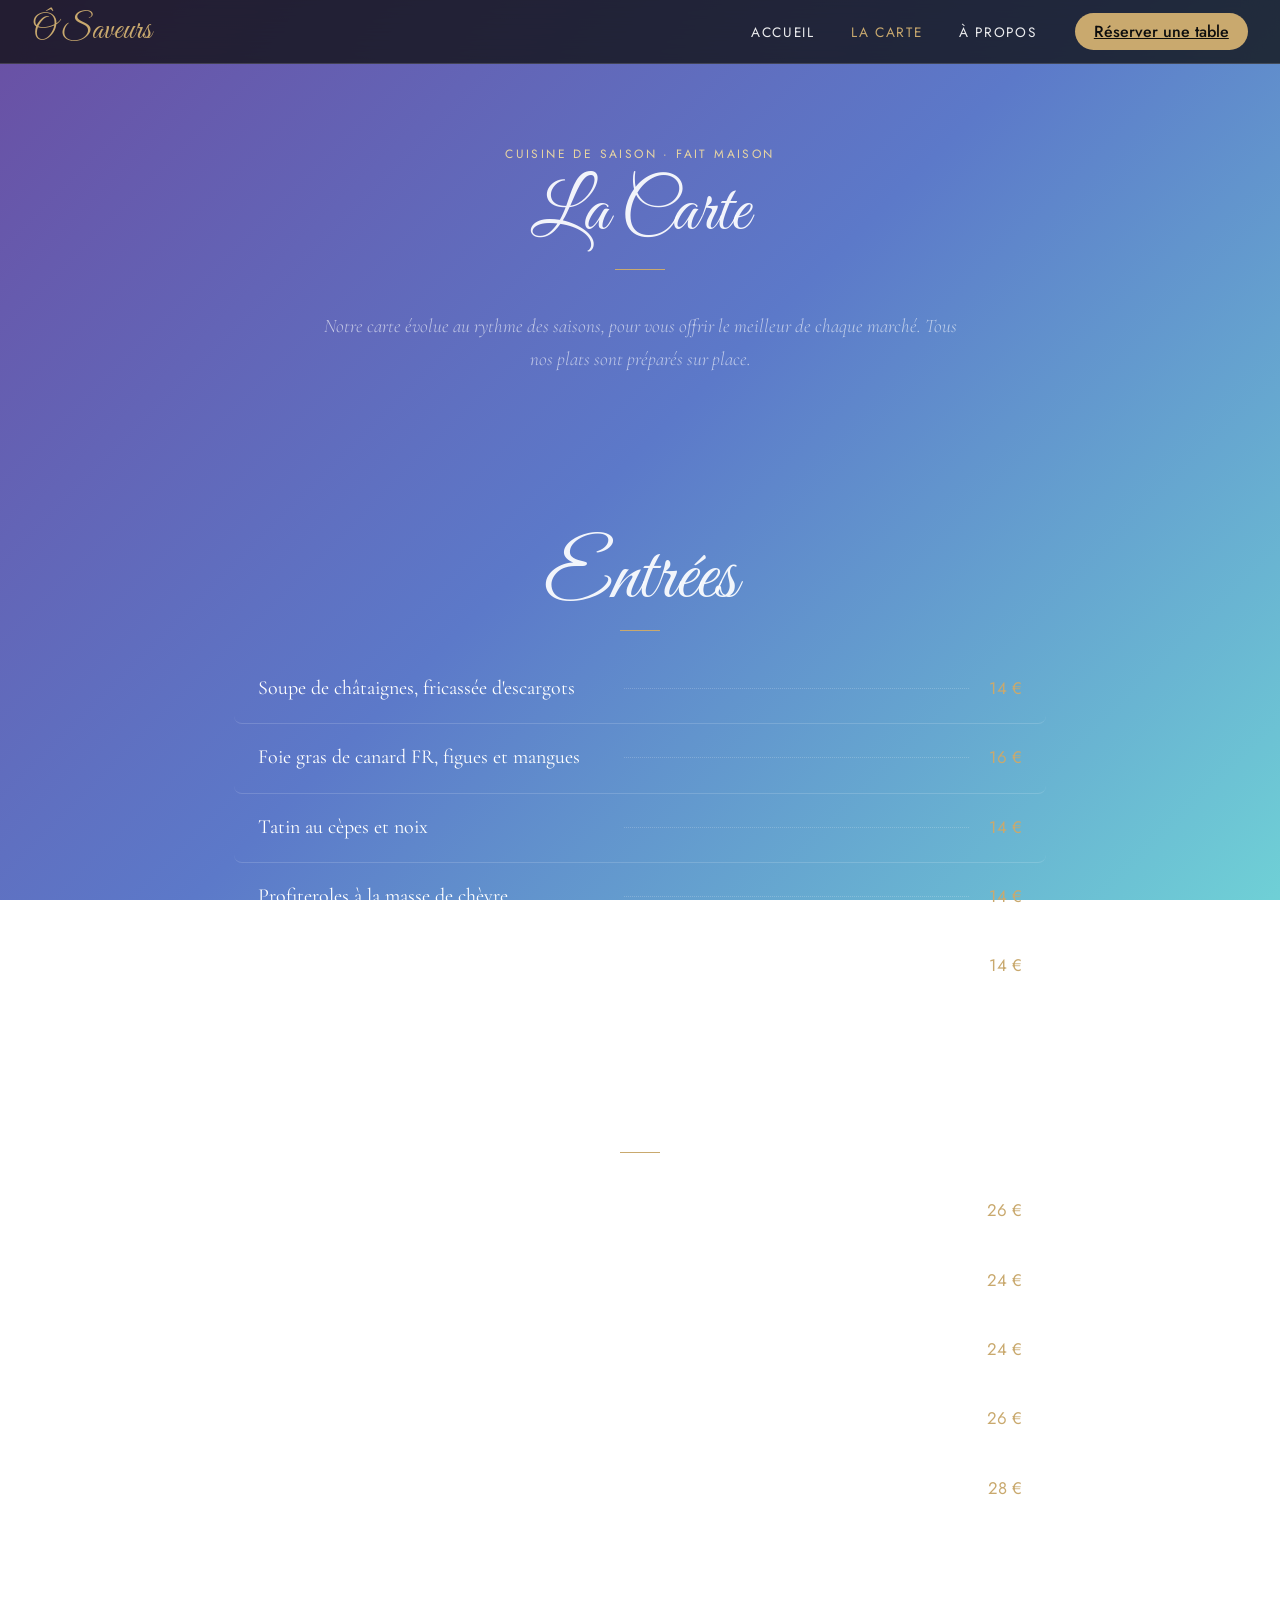
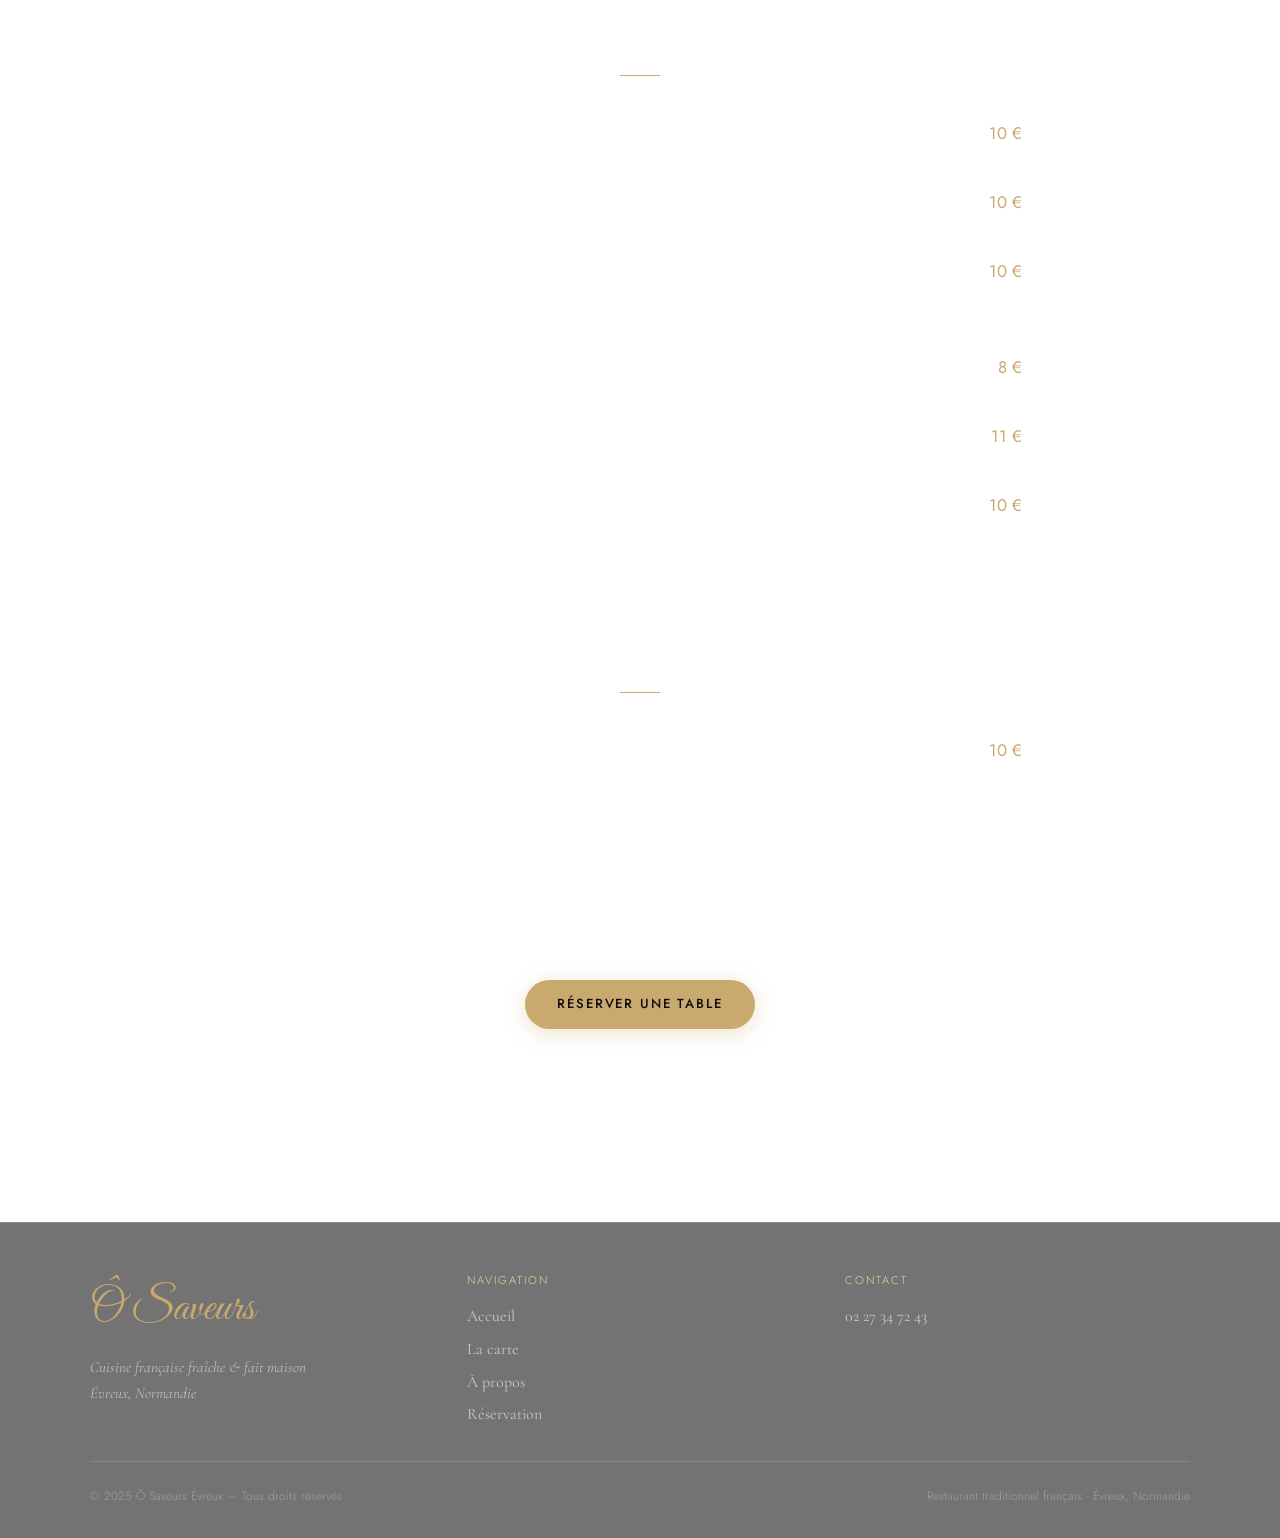
==== commit a322e76d: "Update menu.html" ====
--- a/menu.html
+++ b/menu.html
@@ -315,7 +315,7 @@
   <div class="menu-item" itemscope itemtype="https://schema.org/MenuItem">
     <div class="menu-item-info">
       <p class="menu-item-name" itemprop="name">
-        Tartin au cèpes et noix
+        Tatin au cèpes et noix
       </p>
     </div>
 
@@ -372,7 +372,7 @@
   <div class="menu-item" itemscope itemtype="https://schema.org/MenuItem">
     <div class="menu-item-info">
       <p class="menu-item-name" itemprop="name">
-        Filet de bœuf FR, sauce au bleu
+        Filet de bœuf FR, sauce 3 poivres
       </p>
     </div>
 
@@ -388,23 +388,7 @@
   <div class="menu-item" itemscope itemtype="https://schema.org/MenuItem">
     <div class="menu-item-info">
       <p class="menu-item-name" itemprop="name">
-        Filet de bar FR, sauce 3 poivres
-      </p>
-    </div>
-
-    <div class="menu-dots" aria-hidden="true"></div>
-
-    <span class="menu-price" itemprop="offers" itemscope itemtype="https://schema.org/Offer">
-      <meta itemprop="price" content="24">
-      <meta itemprop="priceCurrency" content="EUR">
-      26 €
-    </span>
-  </div>
-
-  <div class="menu-item" itemscope itemtype="https://schema.org/MenuItem">
-    <div class="menu-item-info">
-      <p class="menu-item-name" itemprop="name">
-        Tataki de thon rouge, sésame et soja
+        Tataki de thon rouge, sesame et soja
       </p>
     </div>
 
